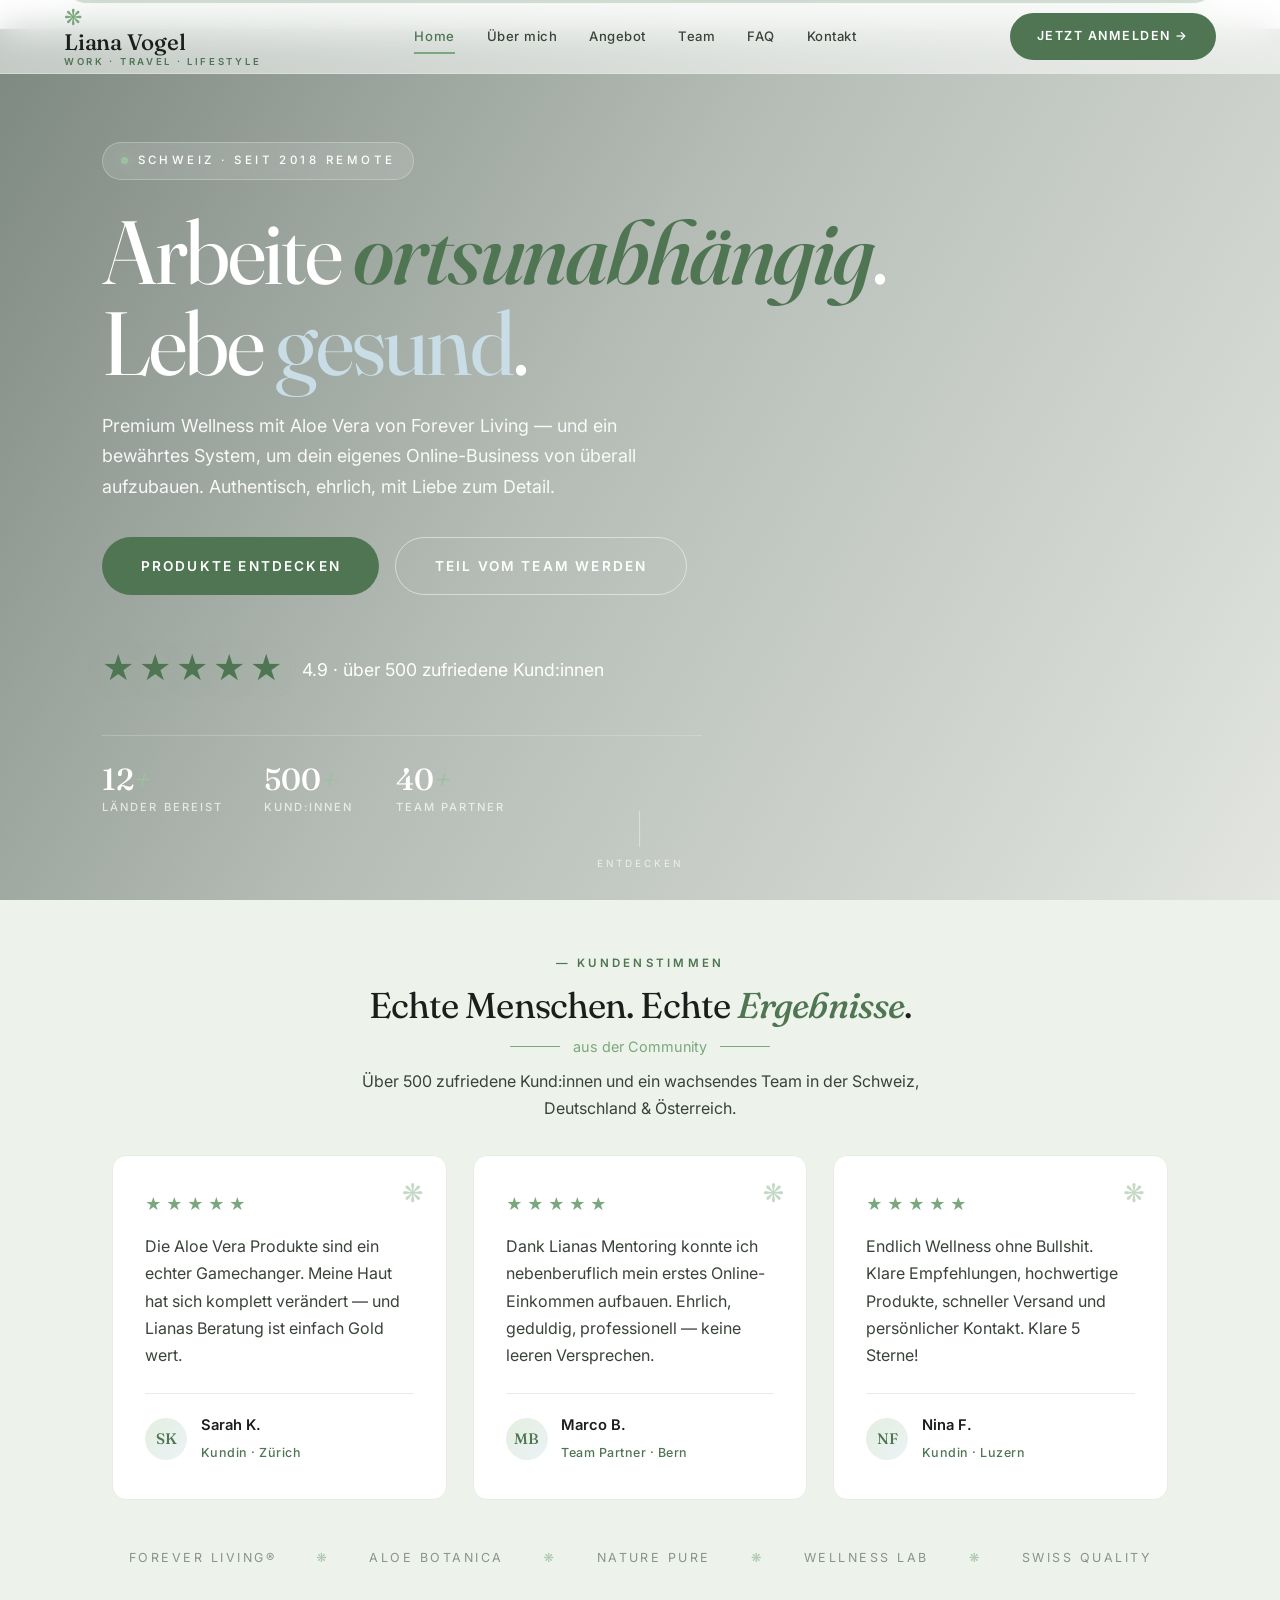
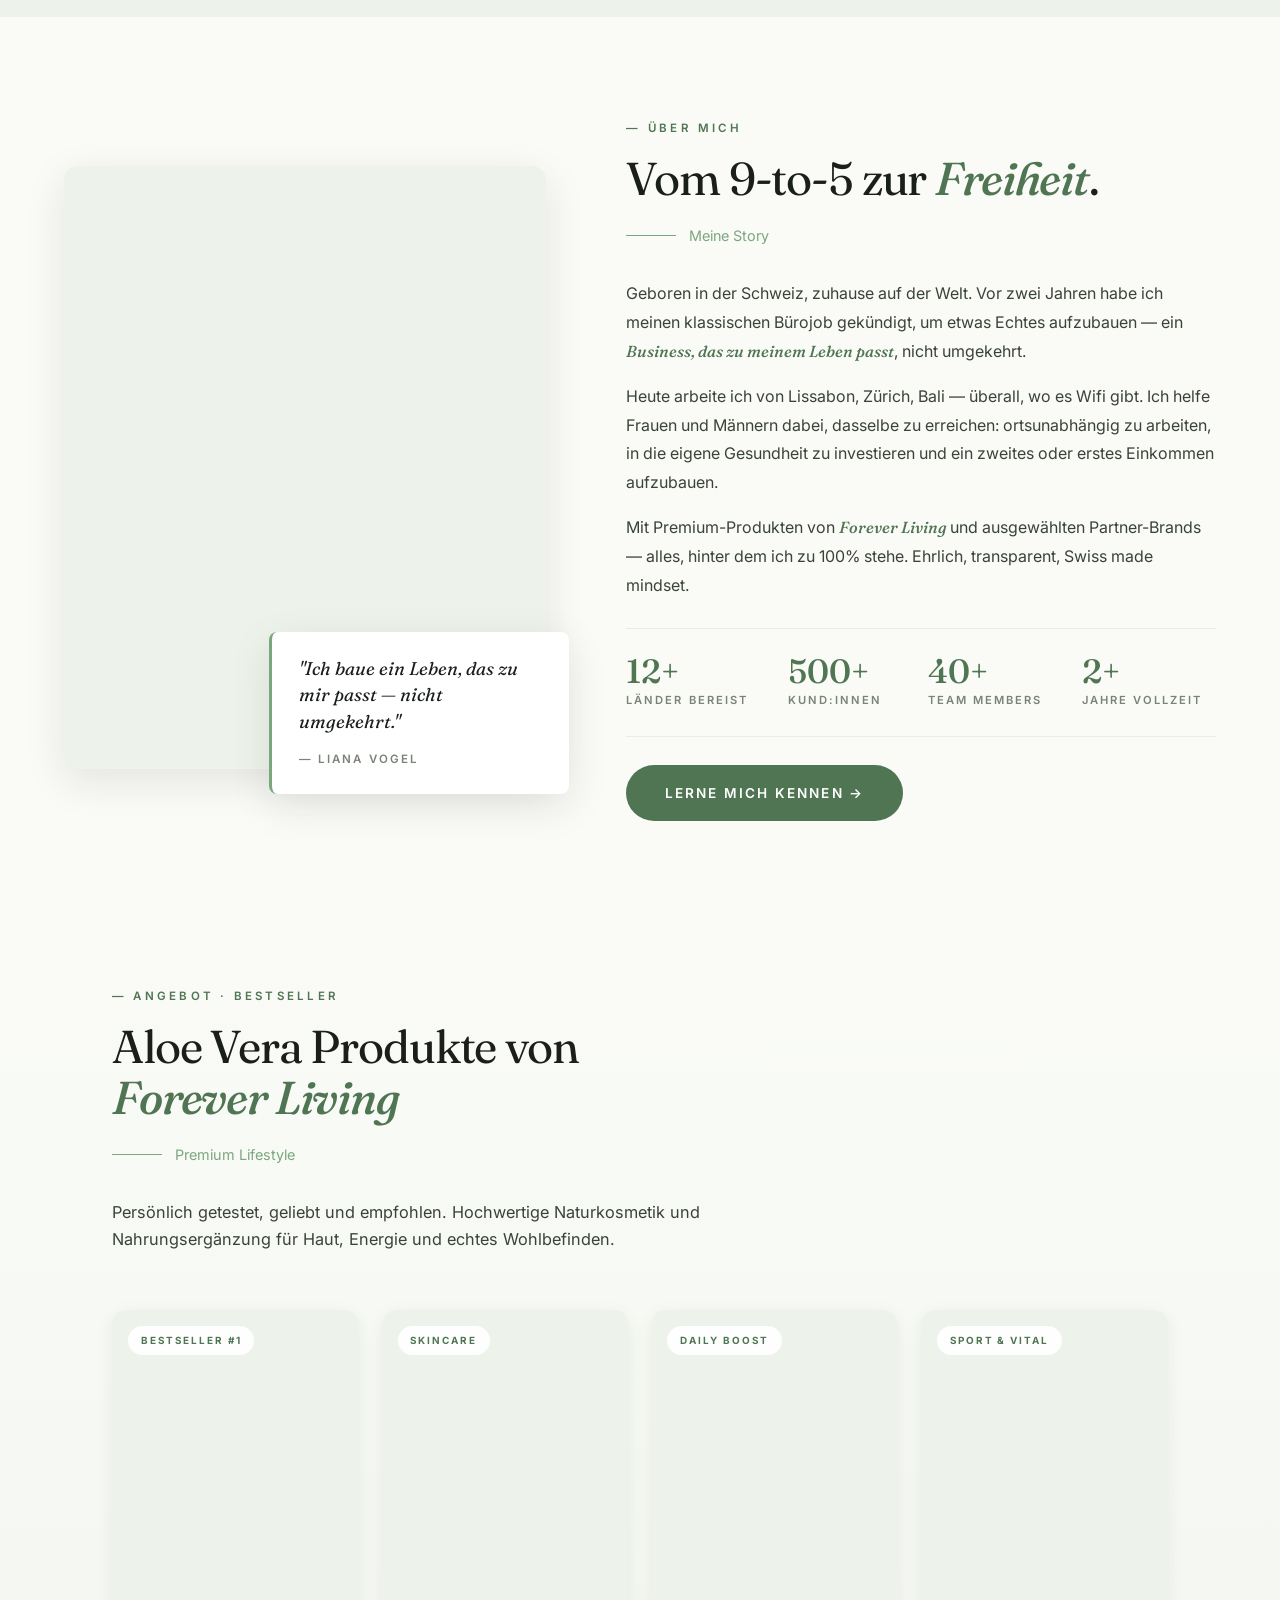
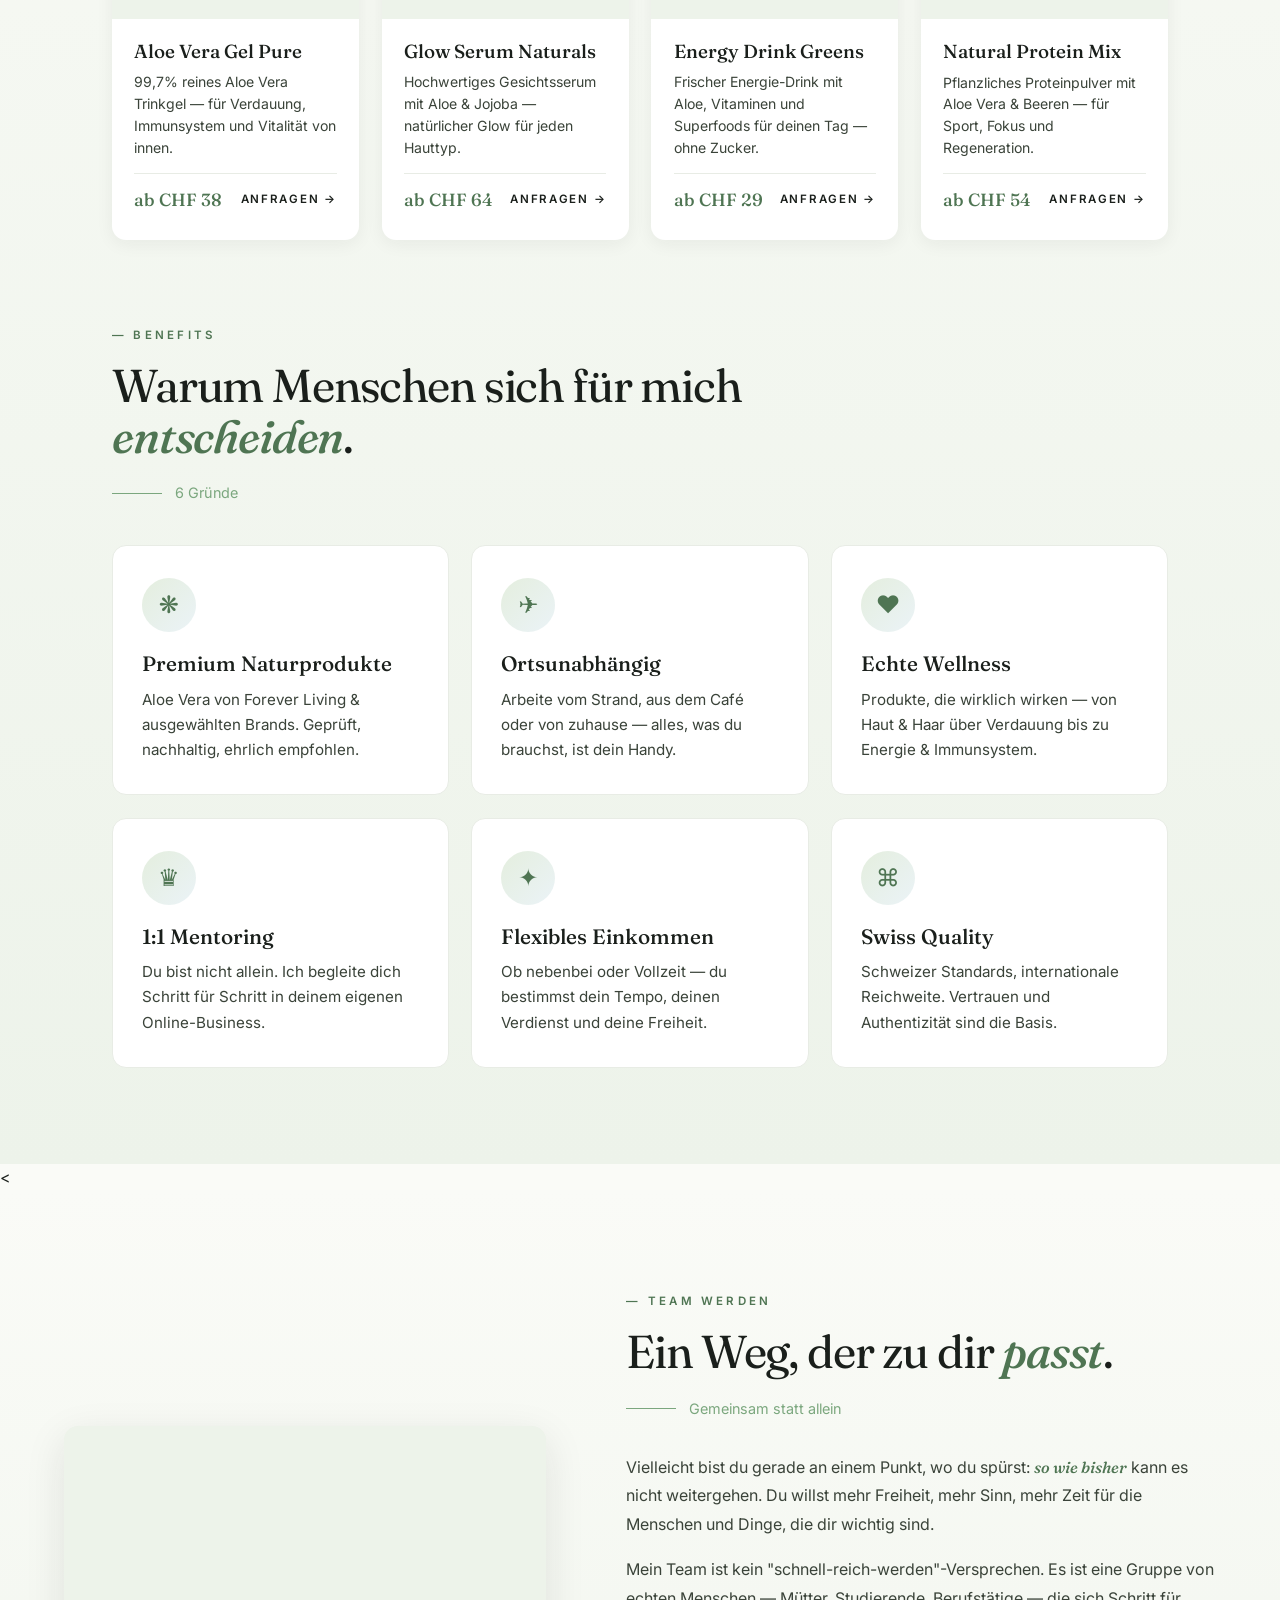
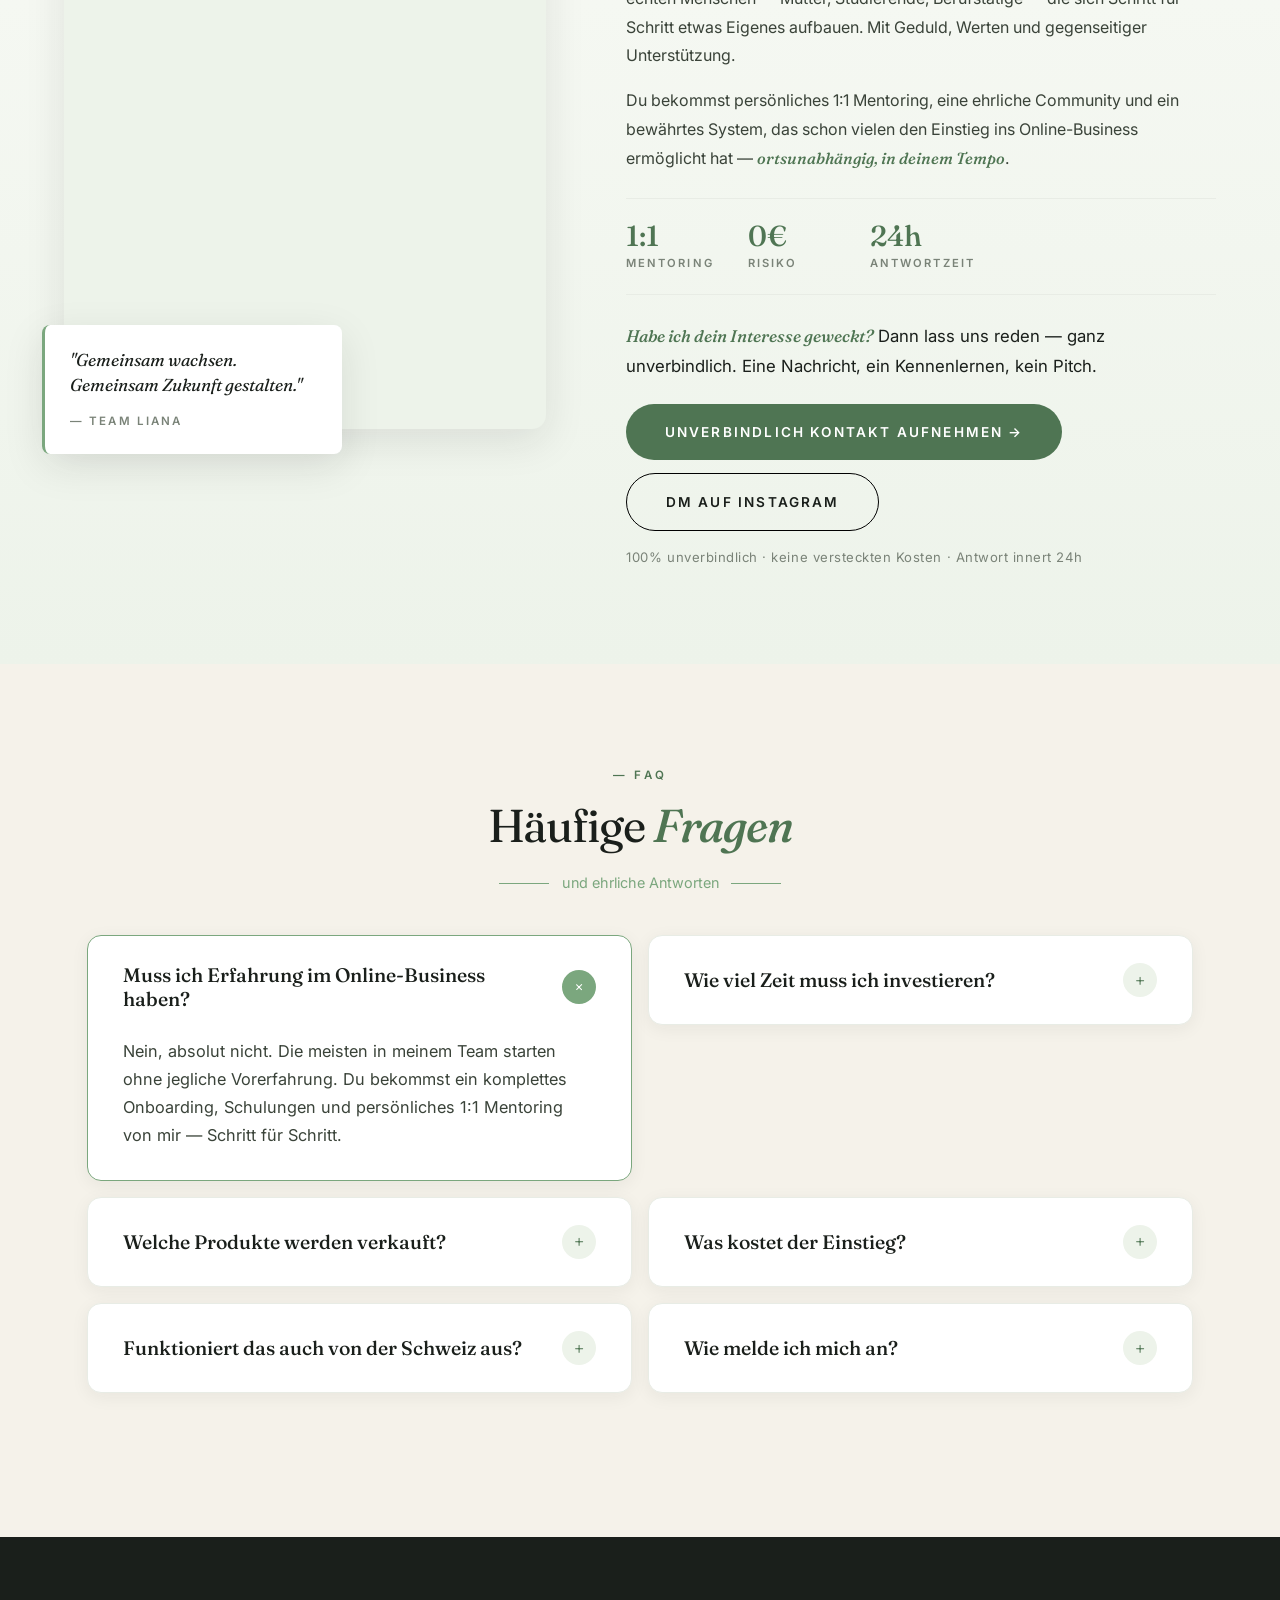
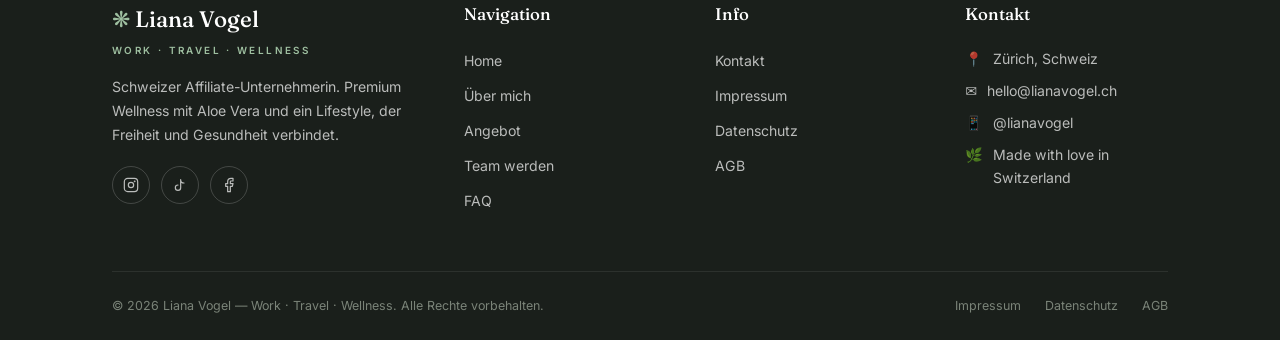
==== index.html @ ca9a7670 "Add files via upload" ====
<!DOCTYPE html>
<html lang="de">
<head>
  <meta charset="UTF-8">
  <meta name="viewport" content="width=device-width, initial-scale=1.0">
  <title>Liana Vogel — Online Business, Travel & Wellness aus der Schweiz</title>
  <meta name="description" content="Liana Vogel — Schweizer Affiliate-Unternehmerin. Premium Aloe Vera Wellness Produkte von Forever Living und die Chance, Teil eines ortsunabhängigen Teams zu werden.">
  <link rel="stylesheet" href="style.css">
</head>
<body>

<!-- ═══════ HEADER ═══════ -->
<header class="header">
  <a href="index.html" class="nav-logo">
    Liana Vogel
    <span>Work · Travel · Lifestyle</span>
  </a>
  <nav class="nav-links">
    <a href="#top" data-section="top" class="active">Home</a>
    <a href="#about" data-section="about">Über mich</a>
    <a href="#angebot" data-section="angebot">Angebot</a>
    <a href="#team" data-section="team">Team</a>
    <a href="#faq" data-section="faq">FAQ</a>
    <a href="kontakt.html">Kontakt</a>
  </nav>
  <div class="nav-right">
    <a href="kontakt.html" class="btn btn-green">Jetzt anmelden →</a>
    <button class="hamburger" aria-label="Menü"><span></span><span></span><span></span></button>
  </div>
</header>
<nav class="mobile-nav">
  <a href="#top">Home</a>
  <a href="#about">Über mich</a>
  <a href="#angebot">Angebot</a>
  <a href="#team">Team</a>
  <a href="#faq">FAQ</a>
  <a href="kontakt.html">Kontakt</a>
  <a href="kontakt.html" class="btn btn-green">Jetzt anmelden →</a>
</nav>

<!-- ═══════ HERO ═══════ -->
<section class="hero" id="top">
  <div class="hero-bg"></div>
  <div class="hero-overlay"></div>
  <div class="hero-inner">
    <div class="hero-content">
      <div class="hero-eyebrow"><span class="dot"></span> Schweiz · Seit 2018 remote</div>
      <h1>Arbeite <em>ortsunabhängig</em>.<br>Lebe <span class="light">gesund</span>.</h1>
      <p class="hero-sub">Premium Wellness mit Aloe Vera von Forever Living — und ein bewährtes System, um dein eigenes Online-Business von überall aufzubauen. Authentisch, ehrlich, mit Liebe zum Detail.</p>
      <div class="hero-ctas">
        <a href="#angebot" class="btn btn-green btn-lg">Produkte entdecken</a>
        <a href="#team" class="btn btn-outline-light btn-lg">Teil vom Team werden</a>
      </div>
      <div class="hero-rating">
        <span class="hero-stars">★★★★★</span>
        <span class="hero-rating-text"><strong>4.9</strong> · über 500 zufriedene Kund:innen</span>
      </div>
      <div class="hero-bar">
        <div><span class="hero-stat-num">12<em>+</em></span><span class="hero-stat-label">Länder bereist</span></div>
        <div><span class="hero-stat-num">500<em>+</em></span><span class="hero-stat-label">Kund:innen</span></div>
        <div><span class="hero-stat-num">40<em>+</em></span><span class="hero-stat-label">Team Partner</span></div>
      </div>
    </div>
  </div>
  <div class="scroll-hint">
    <div class="scroll-line"></div>
    <span>Entdecken</span>
  </div>
</section>

<!-- ═══════ SOCIAL PROOF ═══════ -->
<section class="reviews-section" id="stimmen">
  <div class="section wide-pad">
    <div class="section-head center">
      <span class="label">Kundenstimmen</span>
      <h2 class="section-title">Echte Menschen. Echte <em>Ergebnisse</em>.</h2>
      <div class="divider-leaf center">aus der Community</div>
      <p class="section-intro" style="margin-left:auto;margin-right:auto;">Über 500 zufriedene Kund:innen und ein wachsendes Team in der Schweiz, Deutschland & Österreich.</p>
    </div>

    <div class="reviews-grid">
      <div class="review-card">
        <span class="review-stars">★★★★★</span>
        <p class="review-text">Die Aloe Vera Produkte sind ein echter Gamechanger. Meine Haut hat sich komplett verändert — und Lianas Beratung ist einfach Gold wert.</p>
        <div class="review-author-row">
          <div class="review-avatar">SK</div>
          <div>
            <div class="review-name">Sarah K.</div>
            <span class="review-service">Kundin · Zürich</span>
          </div>
        </div>
      </div>
      <div class="review-card">
        <span class="review-stars">★★★★★</span>
        <p class="review-text">Dank Lianas Mentoring konnte ich nebenberuflich mein erstes Online-Einkommen aufbauen. Ehrlich, geduldig, professionell — keine leeren Versprechen.</p>
        <div class="review-author-row">
          <div class="review-avatar">MB</div>
          <div>
            <div class="review-name">Marco B.</div>
            <span class="review-service">Team Partner · Bern</span>
          </div>
        </div>
      </div>
      <div class="review-card">
        <span class="review-stars">★★★★★</span>
        <p class="review-text">Endlich Wellness ohne Bullshit. Klare Empfehlungen, hochwertige Produkte, schneller Versand und persönlicher Kontakt. Klare 5 Sterne!</p>
        <div class="review-author-row">
          <div class="review-avatar">NF</div>
          <div>
            <div class="review-name">Nina F.</div>
            <span class="review-service">Kundin · Luzern</span>
          </div>
        </div>
      </div>
    </div>

    <div class="brand-row">
      <span>FOREVER LIVING®</span><span class="dot">❋</span>
      <span>ALOE BOTANICA</span><span class="dot">❋</span>
      <span>NATURE PURE</span><span class="dot">❋</span>
      <span>WELLNESS LAB</span><span class="dot">❋</span>
      <span>SWISS QUALITY</span>
    </div>
  </div>
</section>

<!-- ═══════ ABOUT ═══════ -->
<section class="about-section" id="about">
  <div class="about-layout">
    <div class="about-visual">
      <div class="about-img" style="background-image:url('images/about.jpg');"></div>
      <div class="about-quote">
        <blockquote>"Ich baue ein Leben, das zu mir passt — nicht umgekehrt."</blockquote>
        <cite>— Liana Vogel</cite>
      </div>
    </div>
    <div class="about-content">
      <span class="label">Über mich</span>
      <h2 class="section-title">Vom 9-to-5 zur <em>Freiheit</em>.</h2>
      <div class="divider-leaf">Meine Story</div>
      <p>Geboren in der Schweiz, zuhause auf der Welt. Vor zwei Jahren habe ich meinen klassischen Bürojob gekündigt, um etwas Echtes aufzubauen — ein <em>Business, das zu meinem Leben passt</em>, nicht umgekehrt.</p>
      <p>Heute arbeite ich von Lissabon, Zürich, Bali — überall, wo es Wifi gibt. Ich helfe Frauen und Männern dabei, dasselbe zu erreichen: ortsunabhängig zu arbeiten, in die eigene Gesundheit zu investieren und ein zweites oder erstes Einkommen aufzubauen.</p>
      <p>Mit Premium-Produkten von <em>Forever Living</em> und ausgewählten Partner-Brands — alles, hinter dem ich zu 100% stehe. Ehrlich, transparent, Swiss made mindset.</p>
      <div class="about-stats">
        <div><span class="stat-num">12+</span><span class="stat-label">Länder bereist</span></div>
        <div><span class="stat-num">500+</span><span class="stat-label">Kund:innen</span></div>
        <div><span class="stat-num">40+</span><span class="stat-label">Team Members</span></div>
        <div><span class="stat-num">2+</span><span class="stat-label">Jahre Vollzeit</span></div>
      </div>
      <a href="kontakt.html" class="btn btn-green btn-lg">Lerne mich kennen →</a>
    </div>
  </div>
</section>

<!-- ═══════ ANGEBOT ═══════ -->
<section class="angebot-section" id="angebot">
  <div class="section wide-pad">
    <div class="section-head">
      <span class="label">Angebot · Bestseller</span>
      <h2 class="section-title">Aloe Vera Produkte von <em>Forever Living</em></h2>
      <div class="divider-leaf">Premium Lifestyle</div>
      <p class="section-intro">Persönlich getestet, geliebt und empfohlen. Hochwertige Naturkosmetik und Nahrungsergänzung für Haut, Energie und echtes Wohlbefinden.</p>
    </div>

    <div class="products-grid">
      <article class="product-card">
        <div class="product-card-img" style="background-image:url('images/prod1.jpg');">
          <span class="product-badge">Bestseller #1</span>
        </div>
        <div class="product-card-body">
          <div class="product-name">Aloe Vera Gel Pure</div>
          <p class="product-desc">99,7% reines Aloe Vera Trinkgel — für Verdauung, Immunsystem und Vitalität von innen.</p>
          <div class="product-foot">
            <span class="product-price">ab CHF 38</span>
            <a href="kontakt.html" class="product-link">Anfragen →</a>
          </div>
        </div>
      </article>
      <article class="product-card">
        <div class="product-card-img" style="background-image:url('images/prod2.jpg');">
          <span class="product-badge">Skincare</span>
        </div>
        <div class="product-card-body">
          <div class="product-name">Glow Serum Naturals</div>
          <p class="product-desc">Hochwertiges Gesichtsserum mit Aloe & Jojoba — natürlicher Glow für jeden Hauttyp.</p>
          <div class="product-foot">
            <span class="product-price">ab CHF 64</span>
            <a href="kontakt.html" class="product-link">Anfragen →</a>
          </div>
        </div>
      </article>
      <article class="product-card">
        <div class="product-card-img" style="background-image:url('images/prod3.jpg');">
          <span class="product-badge">Daily Boost</span>
        </div>
        <div class="product-card-body">
          <div class="product-name">Energy Drink Greens</div>
          <p class="product-desc">Frischer Energie-Drink mit Aloe, Vitaminen und Superfoods für deinen Tag — ohne Zucker.</p>
          <div class="product-foot">
            <span class="product-price">ab CHF 29</span>
            <a href="kontakt.html" class="product-link">Anfragen →</a>
          </div>
        </div>
      </article>
      <article class="product-card">
        <div class="product-card-img" style="background-image:url('images/prod4.jpg');">
          <span class="product-badge">Sport & Vital</span>
        </div>
        <div class="product-card-body">
          <div class="product-name">Natural Protein Mix</div>
          <p class="product-desc">Pflanzliches Proteinpulver mit Aloe Vera & Beeren — für Sport, Fokus und Regeneration.</p>
          <div class="product-foot">
            <span class="product-price">ab CHF 54</span>
            <a href="kontakt.html" class="product-link">Anfragen →</a>
          </div>
        </div>
      </article>
    </div>

    <div class="benefits-head">
      <span class="label">Benefits</span>
      <h2 class="section-title">Warum Menschen sich für mich <em>entscheiden</em>.</h2>
      <div class="divider-leaf">6 Gründe</div>
    </div>

    <div class="benefits-grid">
      <div class="benefit-card">
        <div class="benefit-icon">❋</div>
        <h3>Premium Naturprodukte</h3>
        <p>Aloe Vera von Forever Living & ausgewählten Brands. Geprüft, nachhaltig, ehrlich empfohlen.</p>
      </div>
      <div class="benefit-card">
        <div class="benefit-icon">✈</div>
        <h3>Ortsunabhängig</h3>
        <p>Arbeite vom Strand, aus dem Café oder von zuhause — alles, was du brauchst, ist dein Handy.</p>
      </div>
      <div class="benefit-card">
        <div class="benefit-icon">♥</div>
        <h3>Echte Wellness</h3>
        <p>Produkte, die wirklich wirken — von Haut & Haar über Verdauung bis zu Energie & Immunsystem.</p>
      </div>
      <div class="benefit-card">
        <div class="benefit-icon">♛</div>
        <h3>1:1 Mentoring</h3>
        <p>Du bist nicht allein. Ich begleite dich Schritt für Schritt in deinem eigenen Online-Business.</p>
      </div>
      <div class="benefit-card">
        <div class="benefit-icon">✦</div>
        <h3>Flexibles Einkommen</h3>
        <p>Ob nebenbei oder Vollzeit — du bestimmst dein Tempo, deinen Verdienst und deine Freiheit.</p>
      </div>
      <div class="benefit-card">
        <div class="benefit-icon">⌘</div>
        <h3>Swiss Quality</h3>
        <p>Schweizer Standards, internationale Reichweite. Vertrauen und Authentizität sind die Basis.</p>
      </div>
    </div>
  </div>
</section>

<<section class="team-section" id="team">
  <div class="team-layout">
    <div class="team-visual">
      <div class="team-img" style="background-image:url('images/lifestyle.jpg');"></div>
      <div class="team-quote">
        <blockquote>"Gemeinsam wachsen. Gemeinsam Zukunft gestalten."</blockquote>
        <cite>— Team Liana</cite>
      </div>
    </div>
    <div class="team-content">
      <span class="label">Team werden</span>
      <h2 class="section-title">Ein Weg, der zu dir <em>passt</em>.</h2>
      <div class="divider-leaf">Gemeinsam statt allein</div>
      <p>Vielleicht bist du gerade an einem Punkt, wo du spürst: <em>so wie bisher</em> kann es nicht weitergehen. Du willst mehr Freiheit, mehr Sinn, mehr Zeit für die Menschen und Dinge, die dir wichtig sind.</p>
      <p>Mein Team ist kein "schnell-reich-werden"-Versprechen. Es ist eine Gruppe von echten Menschen — Mütter, Studierende, Berufstätige — die sich Schritt für Schritt etwas Eigenes aufbauen. Mit Geduld, Werten und gegenseitiger Unterstützung.</p>
      <p>Du bekommst persönliches 1:1 Mentoring, eine ehrliche Community und ein bewährtes System, das schon vielen den Einstieg ins Online-Business ermöglicht hat — <em>ortsunabhängig, in deinem Tempo</em>.</p>
      <div class="team-values">
        <div class="team-value"><span class="tv-num">1:1</span><span class="tv-label">Mentoring</span></div>
        <div class="team-value"><span class="tv-num">0€</span><span class="tv-label">Risiko</span></div>
        <div class="team-value"><span class="tv-num">24h</span><span class="tv-label">Antwortzeit</span></div>
      </div>
      <p class="team-hook"><em>Habe ich dein Interesse geweckt?</em> Dann lass uns reden — ganz unverbindlich. Eine Nachricht, ein Kennenlernen, kein Pitch.</p>
      <div class="team-actions">
        <a href="kontakt.html" class="btn btn-green btn-lg">Unverbindlich Kontakt aufnehmen →</a>
        <a href="https://www.instagram.com/" target="_blank" rel="noopener" class="btn btn-outline-dark btn-lg">DM auf Instagram</a>
      </div>
      <span class="team-note">100% unverbindlich · keine versteckten Kosten · Antwort innert 24h</span>
    </div>
  </div>
</section>

<!-- ═══════ FAQ ═══════ -->
<section class="faq-section" id="faq">
  <div class="section wide-pad">
    <div class="section-head center">
      <span class="label">FAQ</span>
      <h2 class="section-title">Häufige <em>Fragen</em></h2>
      <div class="divider-leaf center">und ehrliche Antworten</div>
    </div>
    <div class="faq-list">
      <div class="faq-item open">
        <button class="faq-q">Muss ich Erfahrung im Online-Business haben? <span class="plus">+</span></button>
        <div class="faq-a"><div class="faq-a-inner">Nein, absolut nicht. Die meisten in meinem Team starten ohne jegliche Vorerfahrung. Du bekommst ein komplettes Onboarding, Schulungen und persönliches 1:1 Mentoring von mir — Schritt für Schritt.</div></div>
      </div>
      <div class="faq-item">
        <button class="faq-q">Wie viel Zeit muss ich investieren? <span class="plus">+</span></button>
        <div class="faq-a"><div class="faq-a-inner">Das bestimmst du. Manche starten mit 1–2 Stunden am Tag nebenberuflich, andere gehen direkt Vollzeit. Wichtig ist Konsistenz, nicht Quantität.</div></div>
      </div>
      <div class="faq-item">
        <button class="faq-q">Welche Produkte werden verkauft? <span class="plus">+</span></button>
        <div class="faq-a"><div class="faq-a-inner">Hauptsächlich Aloe Vera Produkte und Naturkosmetik von Forever Living sowie ausgewählten Partner-Brands. Alle Produkte sind geprüft, nachhaltig und besonders in der Schweiz und DACH-Region sehr beliebt.</div></div>
      </div>
      <div class="faq-item">
        <button class="faq-q">Was kostet der Einstieg? <span class="plus">+</span></button>
        <div class="faq-a"><div class="faq-a-inner">Der Einstieg ist sehr niedrigschwellig — kein Risiko, keine versteckten Kosten. Wir besprechen alles transparent in einem ersten Gespräch, ganz ohne Druck.</div></div>
      </div>
      <div class="faq-item">
        <button class="faq-q">Funktioniert das auch von der Schweiz aus? <span class="plus">+</span></button>
        <div class="faq-a"><div class="faq-a-inner">Ja — und auch von überall sonst. Mein gesamtes Business läuft online. Ich arbeite aktuell zwischen Zürich, Lissabon und Bali — und mein Team verteilt sich über drei Länder.</div></div>
      </div>
      <div class="faq-item">
        <button class="faq-q">Wie melde ich mich an? <span class="plus">+</span></button>
        <div class="faq-a"><div class="faq-a-inner">Ganz einfach: Klicke auf "Jetzt bewerben" oder schreibe mir auf Instagram. Wir vereinbaren ein kostenloses 20-Minuten-Gespräch und schauen, ob es für dich passt.</div></div>
      </div>
    </div>
  </div>
</section>

<!-- ═══════ FOOTER ═══════ -->
<footer class="footer">
  <div class="footer-grid">
    <div class="footer-brand">
      <span class="footer-brand-name">Liana Vogel</span>
      <span class="footer-brand-sub">Work · Travel · Wellness</span>
      <p>Schweizer Affiliate-Unternehmerin. Premium Wellness mit Aloe Vera und ein Lifestyle, der Freiheit und Gesundheit verbindet.</p>
      <div class="social-row">
        <a href="https://www.instagram.com/" target="_blank" rel="noopener" aria-label="Instagram" class="social-icon-btn"><svg viewBox="0 0 24 24" stroke="currentColor" fill="none" stroke-width="1.8" stroke-linecap="round" stroke-linejoin="round" width="16" height="16"><rect x="2" y="2" width="20" height="20" rx="5"/><circle cx="12" cy="12" r="4"/><circle cx="17.5" cy="6.5" r="0.5" fill="currentColor"/></svg></a>
        <a href="https://www.tiktok.com/" target="_blank" rel="noopener" aria-label="TikTok" class="social-icon-btn"><svg viewBox="0 0 24 24" stroke="currentColor" fill="none" stroke-width="1.8" stroke-linecap="round" stroke-linejoin="round" width="16" height="16"><path d="M9 12a4 4 0 1 0 4 4V4a5 5 0 0 0 5 5"/></svg></a>
        <a href="https://www.facebook.com/" target="_blank" rel="noopener" aria-label="Facebook" class="social-icon-btn"><svg viewBox="0 0 24 24" stroke="currentColor" fill="none" stroke-width="1.8" stroke-linecap="round" stroke-linejoin="round" width="16" height="16"><path d="M18 2h-3a5 5 0 0 0-5 5v3H7v4h3v8h4v-8h3l1-4h-4V7a1 1 0 0 1 1-1h3z"/></svg></a>
      </div>
    </div>
    <div class="footer-col"><h4>Navigation</h4><ul>
      <li><a href="index.html">Home</a></li>
      <li><a href="index.html#about">Über mich</a></li>
      <li><a href="index.html#angebot">Angebot</a></li>
      <li><a href="index.html#team">Team werden</a></li>
      <li><a href="index.html#faq">FAQ</a></li>
    </ul></div>
    <div class="footer-col"><h4>Info</h4><ul>
      <li><a href="kontakt.html">Kontakt</a></li>
      <li><a href="#">Impressum</a></li>
      <li><a href="#">Datenschutz</a></li>
      <li><a href="#">AGB</a></li>
    </ul></div>
    <div class="footer-col"><h4>Kontakt</h4>
      <div class="footer-contact-line"><span>📍</span><span>Zürich, Schweiz</span></div>
      <div class="footer-contact-line"><span>✉</span><span>hello@lianavogel.ch</span></div>
      <div class="footer-contact-line"><span>📱</span><span>@lianavogel</span></div>
      <div class="footer-contact-line"><span>🌿</span><span>Made with love in Switzerland</span></div>
    </div>
  </div>
  <div class="footer-bottom">
    <p>© 2026 Liana Vogel — Work · Travel · Wellness. Alle Rechte vorbehalten.</p>
    <div class="footer-bottom-links"><a href="#">Impressum</a><a href="#">Datenschutz</a><a href="#">AGB</a></div>
  </div>
</footer>

<script src="script.js"></script>
</body>
</html>
---- style.css ----
@import url('https://fonts.googleapis.com/css2?family=Fraunces:ital,opsz,wght@0,9..144,300;0,9..144,400;0,9..144,500;0,9..144,600;0,9..144,700;1,9..144,400;1,9..144,500;1,9..144,600&family=Inter:wght@300;400;500;600;700&display=swap');

:root {
  --white:#FFFFFF;
  --off:#FAFBF7;
  --cream:#F5F2EA;
  --sand:#E8E0D2;
  --ink:#1A1F1B;
  --ink-2:#3A4339;
  --mute:#7A8378;
  --line:#E8ECE5;
  --sage:#9EBFA0;
  --sage-mid:#7BA77E;
  --sage-dark:#4F7553;
  --sage-pale:#EDF3EA;
  --sage-pale-2:#E4EEDE;
  --sky:#C9DDE6;
  --sky-mid:#9DC2D2;
  --sky-dark:#5A8FA6;
  --sky-pale:#EBF3F7;
  --serif:'Fraunces','Cormorant Garamond',Georgia,serif;
  --sans:'Inter',system-ui,sans-serif;
  --script:'Fraunces',Georgia,serif;
  --header-h:74px;
  --radius:8px;
  --radius-lg:14px;
  --transition:0.28s ease;
  --shadow:0 12px 40px rgba(26,31,27,0.10);
  --shadow-sm:0 4px 18px rgba(26,31,27,0.06);
}

*{box-sizing:border-box;margin:0;padding:0}
html{scroll-behavior:smooth}
html,body{overflow-x:hidden;max-width:100%}
body{font-family:var(--sans);color:var(--ink);background:var(--off);line-height:1.65;font-weight:400;-webkit-font-smoothing:antialiased}
img{max-width:100%;display:block}
a{color:inherit;text-decoration:none;transition:var(--transition)}
*,*::before,*::after{max-width:100%}

/* ---------- HEADER ---------- */
.header{
  position:fixed;top:0;left:0;right:0;height:var(--header-h);
  display:flex;align-items:center;justify-content:space-between;
  padding:0 5%;background:rgba(255,255,255,0.55);
  backdrop-filter:blur(18px) saturate(140%);
  -webkit-backdrop-filter:blur(18px) saturate(140%);
  border-bottom:1px solid rgba(232,236,229,0.5);
  z-index:100;transition:background 0.3s ease,box-shadow 0.3s ease;
}
.header.scrolled{
  background:rgba(255,255,255,0.88);
  box-shadow:0 4px 24px rgba(26,31,27,0.05);
}
.nav-logo{font-family:var(--serif);font-size:1.4rem;color:var(--ink);display:flex;flex-direction:column;line-height:1.1;font-weight:500;letter-spacing:-0.01em}
.nav-logo span{font-family:var(--sans);font-size:0.6rem;letter-spacing:0.28em;text-transform:uppercase;color:var(--sage-dark);margin-top:3px;font-weight:600}
.nav-logo::before{content:'❋ ';color:var(--sage-mid)}
.nav-links{display:flex;gap:2rem}
.nav-links a{font-size:0.82rem;letter-spacing:0.04em;color:var(--ink-2);font-weight:500;position:relative;padding:0.4rem 0}
.nav-links a::after{
  content:'';position:absolute;left:0;right:0;bottom:0;height:1.5px;
  background:var(--sage-mid);transform:scaleX(0);transform-origin:center;
  transition:transform 0.32s ease;
}
.nav-links a:hover{color:var(--sage-dark)}
.nav-links a:hover::after,.nav-links a.active::after{transform:scaleX(1)}
.nav-links a.active{color:var(--sage-dark)}
.nav-right{display:flex;align-items:center;gap:1rem}

.btn{display:inline-flex;align-items:center;gap:0.5rem;padding:0.8rem 1.7rem;font-size:0.78rem;letter-spacing:0.12em;text-transform:uppercase;border-radius:999px;font-weight:600;cursor:pointer;border:none;transition:var(--transition);font-family:var(--sans)}
.btn-green{background:var(--sage-dark);color:var(--white)}
.btn-green:hover{background:var(--ink);transform:translateY(-1px);box-shadow:var(--shadow-sm)}
.btn-outline-light{background:transparent;color:var(--white);border:1.5px solid rgba(255,255,255,0.5)}
.btn-outline-light:hover{background:rgba(255,255,255,0.12);border-color:#fff}
.btn-outline-dark{background: transparent;color:var(--ink);border:1.5px solid black}
.btn-outline-dark:hover{border-color:var(--sage-mid);color:var(--sage-dark)}
.btn-lg{padding:1.05rem 2.4rem;font-size:0.85rem;letter-spacing:0.16em}

.hamburger{display:none;background:none;border:none;flex-direction:column;gap:5px;cursor:pointer;padding:6px}
.hamburger span{width:22px;height:1.5px;background:var(--ink);transition:var(--transition)}
.mobile-nav{position:fixed;top:var(--header-h);left:0;right:0;background:var(--white);border-bottom:1px solid var(--line);transform:translateY(-110%);transition:transform 0.35s ease;z-index:99;padding:1.5rem 5%;flex-direction:column;gap:0.6rem;display:flex}
.mobile-nav.open{transform:translateY(0)}
.mobile-nav a{font-size:1rem;color:var(--ink);padding:0.6rem 0;border-bottom:1px solid var(--line);font-family:var(--serif);font-weight:500}
.mobile-nav .btn{margin-top:0.8rem;justify-content:center}

/* ---------- HERO ---------- */
.hero{
  min-height:100vh;display:flex;align-items:center;
  padding:calc(var(--header-h) + 4rem) 8% 5rem;
  position:relative;overflow:hidden;color:#fff;
}
.hero-bg{position:absolute;inset:0;background-image:url('images/hero-bg.jpg');background-size:cover;background-position:center;transform:scale(1.06);animation:kenBurns 22s ease-in-out infinite alternate}
@keyframes kenBurns{from{transform:scale(1.05) translate(0,0)}to{transform:scale(1.12) translate(-1%,-1%)}}
.hero-overlay{position:absolute;inset:0;background:linear-gradient(120deg,rgba(20,40,30,0.55) 0%,rgba(20,40,30,0.30) 45%,rgba(20,40,30,0.10) 100%)}
.hero-inner{position:relative;z-index:2;max-width:1400px;margin:0 auto;width:100%}
.hero-content{max-width:800px}
.hero-eyebrow{
  display:inline-flex;align-items:center;gap:0.6rem;
  font-size:0.72rem;letter-spacing:0.3em;text-transform:uppercase;
  color:#fff;padding:0.55rem 1.1rem;
  background:rgba(255,255,255,0.12);backdrop-filter:blur(8px);
  border:1px solid rgba(255,255,255,0.25);
  border-radius:999px;margin-bottom:1.6rem;font-weight:500;
}
.hero-eyebrow .dot{width:7px;height:7px;border-radius:50%;background:var(--sage);box-shadow:0 0 12px var(--sage)}
.hero h1{
  font-family:var(--serif);font-size:clamp(2.6rem,7vw,5.6rem);
  line-height:1.02;margin-bottom:1.4rem;font-weight:400;letter-spacing:-0.025em;
  color:#fff;
}
.hero h1 em{font-family:var(--serif);font-style:italic;color:var(--sage-dark);font-weight:500;font-size:1em;display:inline-block}
.hero h1 .light{color:var(--sky)}
.hero-sub{font-size:clamp(1rem,1.4vw,1.18rem);color:rgba(255,255,255,0.92);max-width:560px;margin-bottom:2.2rem;line-height:1.7;font-weight:400}
.hero-ctas{display:flex;gap:1rem;flex-wrap:wrap;margin-bottom:3rem}
.hero-rating{display:flex;align-items:center;gap:0.9rem;margin-bottom:2.4rem;color:rgba(255,255,255,0.95);font-size:0.95rem}
.hero-stars{color:var(--sage-dark);letter-spacing:5px;font-size:2rem;text-shadow:0 0 18px rgba(158,191,160,0.5)}
.hero-rating-text {color:#fff;font-weight:400; font-size:1.1rem}
.hero-rating-text strong{color:#fff;font-weight:400; font-size:1.1rem}
.hero-bar{
  display:flex;gap:2.6rem;padding-top:1.8rem;
  border-top:1px solid rgba(255,255,255,0.2);max-width:600px;flex-wrap:wrap;
}
.hero-bar > div{display:flex;flex-direction:column;gap:0.2rem;min-width:90px}
.hero-stat-num{font-family:var(--serif);font-size:1.9rem;color:#fff;line-height:1;font-weight:500}
.hero-stat-num em{font-family:var(--serif);font-style:italic;color:var(--sage);font-size:1em;font-weight:500}
.hero-stat-label{font-size:0.7rem;letter-spacing:0.18em;text-transform:uppercase;color:rgba(255,255,255,0.7);font-weight:500}

.scroll-hint{position:absolute;bottom:1.8rem;left:50%;transform:translateX(-50%);z-index:2;display:flex;flex-direction:column;align-items:center;gap:0.5rem;color:rgba(255,255,255,0.7)}
.scroll-line{width:1px;height:36px;background:rgba(255,255,255,0.45);animation:scroll-down 2.2s ease-in-out infinite}
.scroll-hint span{font-size:0.62rem;letter-spacing:0.3em;text-transform:uppercase}
@keyframes scroll-down{0%{transform:scaleY(0);transform-origin:top}50%{transform:scaleY(1);transform-origin:top}50.01%{transform-origin:bottom}100%{transform:scaleY(0);transform-origin:bottom}}

/* ---------- SECTIONS ---------- */
.section{padding:6rem 5%;max-width:1400px;margin:0 auto}
.section.wide-pad{padding-left:7rem;padding-right:7rem;max-width:none}
.section-head{margin-bottom:3.5rem;max-width:680px}
.section-head.center{margin-left:auto;margin-right:auto;text-align:center}

.label{display:inline-block;font-size:0.72rem;letter-spacing:0.28em;text-transform:uppercase;color:var(--sage-dark);margin-bottom:1rem;font-weight:600}
.label::before{content:'— '}
.section-title{font-family:var(--serif);font-size:clamp(2rem,3.6vw,3.2rem);line-height:1.1;color:var(--ink);margin-bottom:1rem;font-weight:400;letter-spacing:-0.025em}
.section-title em{font-family:var(--serif);font-style:italic;color:var(--sage-dark);font-weight:500;font-size:1em;display:inline-block}
.section-title .sky{color:var(--sky-dark)}
.section-intro{max-width:600px;color:var(--ink-2);font-size:1.02rem;margin-bottom:0;line-height:1.7}
.divider-leaf{display:flex;align-items:center;gap:0.8rem;margin:1.2rem 0 2rem;color:var(--sage-mid);font-size:0.9rem}
.divider-leaf::before{content:'';width:50px;height:1px;background:var(--sage-mid)}
.divider-leaf.center{justify-content:center}
.divider-leaf.center::after{content:'';width:50px;height:1px;background:var(--sage-mid)}

/* ---------- SOCIAL PROOF / REVIEWS ---------- */
.reviews-section{background:var(--sage-pale)}
.reviews-grid{display:grid;grid-template-columns:repeat(3,1fr);gap:1.6rem;margin-top:1.5rem}
.review-card{
  background:var(--white);border:1px solid var(--line);border-radius:var(--radius-lg);
  padding:2.2rem 2rem;position:relative;transition:var(--transition);
}
.review-card:hover{box-shadow:var(--shadow);transform:translateY(-3px)}
.review-card::before{
  content:'❋';position:absolute;top:1rem;right:1.4rem;
  font-size:1.6rem;color:var(--sage);opacity:0.6;
}
.review-stars{color:var(--sage-mid);letter-spacing:4px;font-size:1rem;margin-bottom:1rem;display:block}
.review-text{font-size:1rem;line-height:1.7;color:var(--ink-2);margin-bottom:1.5rem}
.review-author-row{display:flex;align-items:center;gap:0.85rem;margin-top:1.4rem;padding-top:1.2rem;border-top:1px solid var(--line)}
.review-avatar{width:42px;height:42px;border-radius:50%;background:linear-gradient(135deg,var(--sage-pale-2),var(--sky-pale));color:var(--sage-dark);display:flex;align-items:center;justify-content:center;font-family:var(--serif);font-size:0.95rem;flex-shrink:0;font-weight:500}
.review-name{font-size:0.92rem;font-weight:600;color:var(--ink)}
.review-service{font-size:0.78rem;color:var(--sage-dark);font-weight:500;letter-spacing:0.04em}

.brand-row{margin-top:3rem;display:flex;flex-wrap:wrap;justify-content:center;align-items:center;gap:1.6rem 2.5rem;color:var(--mute);font-size:0.78rem;letter-spacing:0.2em;text-transform:uppercase;opacity:0.85}
.brand-row span.dot{color:var(--sage)}

/* ---------- ABOUT ---------- */
.about-section{padding:6rem 5%}
.about-layout{display:grid;grid-template-columns:0.9fr 1.1fr;gap:5rem;align-items:center;max-width:1400px;margin:0 auto}
.about-visual{position:relative}
.about-img{width:100%;aspect-ratio:4/5;border-radius:var(--radius-lg);background-size:cover;background-position:center;box-shadow:var(--shadow);background-color:var(--sage-pale)}
.about-quote{
  position:absolute;bottom:-1.6rem;right:-1.4rem;
  background:var(--white);padding:1.5rem 1.7rem;max-width:300px;
  border-radius:var(--radius);box-shadow:var(--shadow);
  border-left:3px solid var(--sage-mid);
}
.about-quote blockquote{font-family:var(--serif);font-style:italic;color:var(--ink);font-size:1.15rem;line-height:1.45;margin-bottom:0.5rem;font-weight:400}
.about-quote cite{font-size:0.72rem;letter-spacing:0.18em;text-transform:uppercase;color:var(--mute);font-style:normal;font-weight:600}
.about-content p{color:var(--ink-2);margin-bottom:1rem;line-height:1.8;font-size:1rem}
.about-content p em{color:var(--sage-dark);font-family:var(--serif);font-style:italic;font-size:1em;font-weight:500}
.about-stats{display:flex;gap:2.5rem;margin:1.8rem 0 1.8rem;padding:1.6rem 0;border-top:1px solid var(--line);border-bottom:1px solid var(--line);flex-wrap:wrap}
.about-stats > div{display:flex;flex-direction:column;gap:0.2rem;min-width:100px}
.stat-num{font-family:var(--serif);font-size:2.1rem;color:var(--sage-dark);line-height:1;font-weight:500}
.stat-label{font-size:0.7rem;letter-spacing:0.18em;text-transform:uppercase;color:var(--mute);font-weight:600}

/* ---------- ANGEBOT / PRODUCTS ---------- */
.angebot-section{background:linear-gradient(180deg,var(--off) 0%,var(--sage-pale) 100%)}
.products-grid{display:grid;grid-template-columns:repeat(4,1fr);gap:1.4rem;margin-bottom:5rem}
.product-card{
  background:var(--white);border-radius:var(--radius-lg);overflow:hidden;
  box-shadow:var(--shadow-sm);transition:var(--transition);
  display:flex;flex-direction:column;
}
.product-card:hover{transform:translateY(-6px);box-shadow:var(--shadow)}
.product-card-img{position:relative;aspect-ratio:4/5;background-size:cover;background-position:center;background-color:var(--sage-pale)}
.product-badge{
  position:absolute;top:1rem;left:1rem;
  background:rgba(255,255,255,0.95);color:var(--sage-dark);
  font-size:0.62rem;letter-spacing:0.2em;text-transform:uppercase;font-weight:700;
  padding:0.4rem 0.8rem;border-radius:999px;
}
.product-card-body{padding:1.3rem 1.4rem 1.6rem;display:flex;flex-direction:column;gap:0.5rem;flex:1}
.product-name{font-family:var(--serif);font-size:1.18rem;color:var(--ink);line-height:1.25;font-weight:500}
.product-desc{font-size:0.88rem;color:var(--ink-2);line-height:1.55;flex:1}
.product-foot{display:flex;align-items:center;justify-content:space-between;padding-top:0.7rem;border-top:1px solid var(--line);margin-top:0.4rem}
.product-price{font-family:var(--serif);font-size:1.1rem;color:var(--sage-dark);font-weight:500}
.product-link{font-size:0.72rem;letter-spacing:0.15em;text-transform:uppercase;color:var(--ink);font-weight:600}
.product-link:hover{color:var(--sage-dark)}

/* benefits */
.benefits-head{margin:1rem 0 2.5rem;max-width:680px}
.benefits-grid{display:grid;grid-template-columns:repeat(3,1fr);gap:1.4rem}
.benefit-card{
  background:var(--white);border:1px solid var(--line);border-radius:var(--radius-lg);
  padding:2rem 1.8rem;transition:var(--transition);
  display:flex;flex-direction:column;gap:0.6rem;position:relative;overflow:hidden;
}
.benefit-card::before{content:'';position:absolute;top:0;left:0;right:0;height:2px;background:var(--sage-mid);transform:scaleX(0);transform-origin:left;transition:transform 0.4s ease}
.benefit-card:hover{transform:translateY(-4px);box-shadow:var(--shadow);border-color:var(--sage-pale-2)}
.benefit-card:hover::before{transform:scaleX(1)}
.benefit-icon{
  width:54px;height:54px;border-radius:50%;
  background:linear-gradient(135deg,var(--sage-pale-2),var(--sky-pale));
  color:var(--sage-dark);display:flex;align-items:center;justify-content:center;
  font-size:1.5rem;margin-bottom:0.6rem;
}
.benefit-card h3{font-family:var(--serif);font-size:1.3rem;color:var(--ink);font-weight:500;line-height:1.25}
.benefit-card p{font-size:0.95rem;color:var(--ink-2);line-height:1.65}

/* ---------- CTA BIG ---------- */
.cta-section{padding:6rem 5%;background:var(--off)}
.cta-wrap{
  max-width:1100px;margin:0 auto;position:relative;overflow:hidden;
  border-radius:24px;padding:5rem 4rem;text-align:center;
  background:linear-gradient(135deg,var(--sage-pale) 0%,var(--sky-pale) 100%);
  color:var(--ink);border:1px solid var(--sage-pale-2);
}
.cta-wrap::before{content:'';position:absolute;top:-120px;right:-100px;width:320px;height:320px;border-radius:50%;background:radial-gradient(circle,rgba(123,167,126,0.18) 0%,transparent 70%)}
.cta-wrap::after{content:'';position:absolute;bottom:-140px;left:-100px;width:340px;height:340px;border-radius:50%;background:radial-gradient(circle,rgba(157,194,210,0.22) 0%,transparent 70%)}
.cta-inner{position:relative;z-index:1}
.cta-eyebrow{display:inline-flex;align-items:center;gap:0.5rem;font-size:0.72rem;letter-spacing:0.3em;text-transform:uppercase;color:var(--sage-dark);padding:0.5rem 1rem;background:rgba(255,255,255,0.7);border:1px solid var(--sage-pale-2);border-radius:999px;margin-bottom:1.4rem;font-weight:600}
.cta-wrap h2{font-family:var(--serif);font-size:clamp(2rem,4.2vw,3.4rem);line-height:1.1;font-weight:400;margin-bottom:1.4rem;letter-spacing:-0.025em;color:var(--ink);max-width:780px;margin-left:auto;margin-right:auto}
.cta-wrap p{color:var(--ink-2);font-size:1.08rem;max-width:600px;margin:0 auto 2.2rem;line-height:1.7}
.cta-note{display:block;margin-top:1.2rem;font-size:0.85rem;color:var(--mute);letter-spacing:0.04em}
.cta-actions{display:flex;gap:1rem;justify-content:center;flex-wrap:wrap}
.btn-cream{background:var(--sage-dark);color:#fff}
.btn-cream:hover{background:var(--ink);color:#fff;transform:translateY(-1px);box-shadow:var(--shadow-sm)}
.cta-wrap .btn-outline-light{color:var(--ink);border:1.5px solid var(--sage-mid);background:rgba(255,255,255,0.5)}
.cta-wrap .btn-outline-light:hover{background:#fff;border-color:var(--sage-dark);color:var(--sage-dark)}

/* ---------- FAQ ---------- */
.faq-section{background:var(--cream)}
.faq-list{max-width:820px;margin:0 auto;display:flex;flex-direction:column;gap:0.8rem}
.faq-item{background:var(--white);border:1px solid var(--line);border-radius:var(--radius-lg);overflow:hidden;transition:var(--transition)}
.faq-item.open{border-color:var(--sage-mid)}
.faq-q{
  width:100%;display:flex;align-items:center;justify-content:space-between;gap:1rem;
  padding:1.4rem 1.8rem;text-align:left;background:none;border:none;cursor:pointer;
  font-family:var(--serif);font-size:1.12rem;color:var(--ink);font-weight:500;
}
.faq-q .plus{flex-shrink:0;width:28px;height:28px;border-radius:50%;background:var(--sage-pale);color:var(--sage-dark);display:flex;align-items:center;justify-content:center;font-size:1rem;font-weight:600;transition:transform 0.3s ease}
.faq-item.open .plus{transform:rotate(45deg);background:var(--sage-mid);color:#fff}
.faq-a{max-height:0;overflow:hidden;transition:max-height 0.35s ease}
.faq-item.open .faq-a{max-height:400px}
.faq-a-inner{padding:0 1.8rem 1.6rem;color:var(--ink-2);line-height:1.7;font-size:0.97rem}

/* ---------- KONTAKT PAGE ---------- */
.page-hero{
  background:linear-gradient(135deg,var(--ink) 0%,#23332a 60%,#1c2620 100%);
  padding:calc(var(--header-h) + 4rem) 7rem 4rem;position:relative;overflow:hidden;color:#fff;
}
.page-hero::before{content:'';position:absolute;inset:0;background:radial-gradient(circle at 75% 30%,rgba(158,191,160,0.20),transparent 55%)}
.page-hero-content{position:relative;z-index:1;max-width:none}
.page-hero .section-title{color:#fff}
.page-hero .section-title em{color:var(--sage)}
.page-hero .label{color:var(--sage)}
.page-hero .divider-leaf{color:var(--sage)}
.page-hero .divider-leaf::before{background:var(--sage)}

.contact-layout{display:grid;grid-template-columns:1fr 1fr;gap:4rem}
.form-row{display:grid;grid-template-columns:1fr 1fr;gap:1rem}
.form-group{margin-bottom:1.2rem}
.form-label{display:block;font-size:0.7rem;letter-spacing:0.18em;text-transform:uppercase;color:var(--mute);margin-bottom:0.5rem;font-weight:600}
.form-input,.form-textarea,.form-select{
  width:100%;padding:0.9rem 1.1rem;background:var(--white);
  border:1px solid var(--line);border-radius:var(--radius);
  font-family:var(--sans);font-size:0.95rem;color:var(--ink);transition:var(--transition);
}
.form-input:focus,.form-textarea:focus,.form-select:focus{outline:none;border-color:var(--sage-mid);box-shadow:0 0 0 3px var(--sage-pale)}
.form-textarea{resize:vertical;min-height:140px}

.contact-card{
  border:1px solid var(--line);border-radius:var(--radius-lg);
  padding:1.4rem 1.5rem;background:var(--white);margin-bottom:1rem;transition:var(--transition);
}
.contact-card:hover{border-color:var(--sage);box-shadow:var(--shadow-sm);transform:translateY(-2px)}
.contact-info-item{display:flex;gap:1.1rem;align-items:flex-start}
.contact-icon-box{flex-shrink:0;width:44px;height:44px;border-radius:50%;background:var(--sage-pale);color:var(--sage-dark);display:flex;align-items:center;justify-content:center}
.contact-info-item h5{font-family:var(--serif);font-size:1.1rem;color:var(--ink);margin-bottom:0.25rem;font-weight:500}
.contact-info-item p{color:var(--ink-2);font-size:0.92rem;line-height:1.55}

.hours-row{display:flex;justify-content:space-between;align-items:center;padding:0.65rem 0;border-bottom:1px solid var(--line);font-size:0.92rem}
.hours-row:last-child{border-bottom:none}
.hours-row .day{color:var(--ink-2);font-weight:500}
.hours-row .time{color:var(--sage-dark);font-weight:600;font-size:0.88rem}
.hours-row.closed .time{color:var(--mute);font-weight:400}

/* Socials bigger on contact page */
.contact-socials{margin-top:2.2rem;padding:1.8rem;background:linear-gradient(135deg,var(--sage-pale) 0%,var(--sky-pale) 100%);border-radius:var(--radius-lg)}
.contact-socials h4{font-family:var(--serif);font-size:1.15rem;font-weight:500;margin-bottom:0.4rem;color:var(--ink)}
.contact-socials p{font-size:0.9rem;color:var(--ink-2);margin-bottom:1.2rem}
.social-row{display:flex;gap:0.7rem;flex-wrap:wrap}
.social-icon-btn{
  width:38px;height:38px;border-radius:50%;
  border:1px solid var(--line);color:var(--ink-2);background:var(--white);
  display:inline-flex;align-items:center;justify-content:center;transition:var(--transition);
}
.social-icon-btn:hover{background:var(--sage-mid);color:#fff;border-color:var(--sage-mid);transform:translateY(-2px)}
.social-row.big .social-icon-btn{
  width:64px;height:64px;font-size:1.2rem;
  background:var(--white);border:1px solid var(--line);
  box-shadow:var(--shadow-sm);
}
.social-row.big .social-icon-btn svg{width:24px;height:24px}
.social-row.big .social-icon-btn:hover{background:var(--sage-mid);color:#fff;border-color:var(--sage-mid)}

/* ---------- FOOTER ---------- */
.footer{background:var(--ink);color:rgba(255,255,255,0.7);padding:4rem 7rem 1.5rem}
.footer-grid{display:grid;grid-template-columns:1.5fr 1fr 1fr 1fr;gap:3rem;padding-bottom:3rem;border-bottom:1px solid rgba(255,255,255,0.08)}
.footer-brand-name{font-family:var(--serif);font-size:1.4rem;color:#fff;display:block;font-weight:500}
.footer-brand-name::before{content:'❋ ';color:var(--sage)}
.footer-brand-sub{font-size:0.62rem;letter-spacing:0.24em;text-transform:uppercase;color:var(--sage);display:block;margin:4px 0 1rem;font-weight:600}
.footer-brand p{font-size:0.88rem;line-height:1.7;margin-bottom:1.2rem;max-width:300px}
.footer-brand .social-icon-btn{border-color:rgba(255,255,255,0.18);color:rgba(255,255,255,0.7);background:transparent}
.footer-brand .social-icon-btn:hover{background:var(--sage-mid);color:#fff;border-color:var(--sage-mid)}
.footer-col h4{font-family:var(--serif);font-size:1.05rem;color:#fff;margin-bottom:1.1rem;font-weight:500}
.footer-col ul{list-style:none}
.footer-col li{margin-bottom:0.55rem}
.footer-col a{font-size:0.88rem;color:rgba(255,255,255,0.7)}
.footer-col a:hover{color:var(--sage)}
.footer-contact-line{display:flex;gap:0.6rem;font-size:0.88rem;margin-bottom:0.55rem;align-items:flex-start}
.footer-bottom{padding-top:1.5rem;display:flex;justify-content:space-between;flex-wrap:wrap;gap:1rem;font-size:0.78rem;color:var(--mute)}
.footer-bottom-links{display:flex;gap:1.5rem}
.footer-bottom-links a:hover{color:var(--sage)}

/* ---------- DESKTOP REFINEMENTS (PC only) ---------- */
@media (min-width:1101px){
  /* Reviews: split title + intro into 2 columns to kill empty space */
  .reviews-section .section-head.center{
    display:block;
    text-align:center;max-width:680px;margin:0 auto 2rem;
  }
  .reviews-section .section-head.center .label{margin-bottom:0.8rem}
  .reviews-section .section-head.center .section-title{margin-bottom:0.5rem}
  .reviews-section .section-head.center .divider-leaf{justify-content:center;margin:0.6rem auto}
  .reviews-section .section-head.center .divider-leaf::after{display:block}
  .reviews-section .section-head.center .section-intro{
    margin:0.5rem auto 0;font-size:1rem;
    border-left:none;padding-left:0;
  }

  /* FAQ: less padding-top, two-column grid */
  .faq-section{padding-top:3rem;padding-bottom:7rem}
  .faq-list{max-width:1180px;gap:1rem;display:grid;grid-template-columns:1fr 1fr;align-items:start}
  .faq-item{box-shadow:var(--shadow-sm)}
  .faq-item:hover{border-color:var(--sage-pale-2)}
  .faq-q{padding:1.7rem 2.2rem;font-size:1.22rem}
  .faq-q .plus{width:34px;height:34px;font-size:1.15rem}
  .faq-a-inner{padding:0 2.2rem 1.9rem;font-size:1.02rem;max-width:760px}
  .faq-section .section-head.center{margin-bottom:2.5rem}
}



/* ---------- RESPONSIVE TABLET ---------- */
@media (max-width:1100px){
  .section.wide-pad,.page-hero,.footer{padding-left:4rem;padding-right:4rem}
  .nav-links{display:none}
  .hamburger{display:flex}
  .hero{padding-left:5%;padding-right:5%}
  .products-grid{grid-template-columns:repeat(2,1fr);gap:1.2rem}
  .benefits-grid{grid-template-columns:repeat(2,1fr)}
  .reviews-grid{grid-template-columns:repeat(2,1fr)}
  .about-layout{grid-template-columns:1fr;gap:4rem;max-width:600px}
  .about-quote{position:relative;bottom:auto;right:auto;margin:1.2rem auto 0;max-width:100%}
  .footer-grid{grid-template-columns:1fr 1fr;gap:2.5rem}
  .contact-layout{grid-template-columns:1fr;gap:3rem}
  .cta-wrap{padding:4rem 2.5rem}
  .nav-right .btn{display:none}
}

/* ---------- RESPONSIVE PHONE ---------- */
@media (max-width:720px){
  :root{--header-h:64px}
  .header{padding:0 5%}
  .nav-logo{font-size:1.2rem}
  .section{padding:4.5rem 5%}
  .section.wide-pad,.page-hero,.footer{padding-left:5%;padding-right:5%}
  .about-section{padding:4.5rem 5%}
  .cta-section{padding:4rem 5%}

  .hero{padding-top:calc(var(--header-h) + 3rem);padding-bottom:4.5rem;min-height:auto}
  .hero h1{font-size:clamp(2.4rem,11vw,4rem)}
  .hero-sub{font-size:1rem}
  .hero-ctas{flex-direction:column;align-items:stretch}
  .hero-ctas .btn{width:100%;justify-content:center}
  .hero-bar{gap:1.5rem 2rem;padding-top:1.4rem}
  .hero-stat-num{font-size:1.6rem}
  .scroll-hint{display:none}

  .section-title{font-size:clamp(1.8rem,7.5vw,2.4rem)}
  .section-head{margin-bottom:2.5rem}

  .reviews-grid,.benefits-grid,.products-grid{grid-template-columns:1fr;gap:1.1rem}
  .review-card,.benefit-card,.product-card,.contact-card{max-width:480px;margin-left:auto;margin-right:auto;width:100%}

  .about-stats{gap:1.4rem 1.8rem;padding:1.3rem 0}
  .stat-num{font-size:1.7rem}

  .cta-wrap{padding:3rem 1.6rem;border-radius:18px}
  .cta-wrap h2{font-size:clamp(1.7rem,7vw,2.4rem)}
  .cta-wrap p{font-size:0.98rem}
  .cta-actions{flex-direction:column;align-items:stretch}
  .cta-actions .btn{width:100%;justify-content:center}

  .faq-q{padding:1.1rem 1.2rem;font-size:1rem}
  .faq-a-inner{padding:0 1.2rem 1.3rem;font-size:0.94rem}

  .form-row{grid-template-columns:1fr}

  .footer-grid{grid-template-columns:1fr;gap:2rem}
  .footer-bottom{flex-direction:column;text-align:center}

  .social-row.big .social-icon-btn{width:54px;height:54px}
}

/* ---------- NARROW PHONE ---------- */
@media (max-width:380px){
  .section{padding:4rem 5%}
  .hero h1{font-size:clamp(2.1rem,12vw,3.4rem)}
  .hero-eyebrow{font-size:0.65rem;padding:0.45rem 0.8rem;letter-spacing:0.22em}
  .hero-rating{flex-wrap:wrap;gap:0.5rem;font-size:0.85rem}
  .hero-stars{font-size:1.1rem;letter-spacing:3px}
  .hero-bar{gap:1.2rem}
  .hero-bar > div{min-width:0;flex:1 1 40%}
  .nav-logo{font-size:1.05rem}
  .nav-logo span{font-size:0.55rem;letter-spacing:0.22em}
  .btn{padding:0.7rem 1.3rem;font-size:0.72rem}
  .btn-lg{padding:0.95rem 1.6rem;font-size:0.78rem}
  .review-card,.benefit-card{padding:1.6rem 1.4rem}
  .product-card-body{padding:1.1rem 1.1rem 1.3rem}
  .cta-wrap{padding:2.4rem 1.2rem}
  .faq-q{font-size:0.95rem;padding:1rem}
}





/* ---------- TEAM SECTION ---------- */
.team-section{padding:6rem 5%;background:linear-gradient(180deg,var(--off) 0%,var(--sage-pale) 100%)}
.team-layout{display:grid;grid-template-columns:0.9fr 1.1fr;gap:5rem;align-items:center;max-width:1400px;margin:0 auto}
.team-visual{position:relative}
.team-img{
  width:100%;aspect-ratio:4/5;border-radius:var(--radius-lg);
  background-size:cover;background-position:center;
  box-shadow:var(--shadow);background-color:var(--sage-pale);
  background-image:linear-gradient(135deg,var(--sage-pale-2),var(--sky-pale));
}
.team-quote{
  position:absolute;bottom:-1.6rem;left:-1.4rem;
  background:var(--white);padding:1.4rem 1.6rem;max-width:300px;
  border-radius:var(--radius);box-shadow:var(--shadow);
  border-left:3px solid var(--sage-mid);
}
.team-quote blockquote{font-family:var(--serif);font-style:italic;color:var(--ink);font-size:1.08rem;line-height:1.45;margin-bottom:0.5rem;font-weight:400}
.team-quote cite{font-size:0.72rem;letter-spacing:0.18em;text-transform:uppercase;color:var(--mute);font-style:normal;font-weight:600}
.team-content p{color:var(--ink-2);margin-bottom:1rem;line-height:1.8;font-size:1rem}
.team-content p em{color:var(--sage-dark);font-family:var(--serif);font-style:italic;font-weight:500}
.team-values{display:flex;gap:2rem;margin:1.6rem 0;padding:1.4rem 0;border-top:1px solid var(--line);border-bottom:1px solid var(--line);flex-wrap:wrap}
.team-value{display:flex;flex-direction:column;gap:0.2rem;min-width:90px}
.tv-num{font-family:var(--serif);font-size:1.8rem;color:var(--sage-dark);line-height:1;font-weight:500}
.tv-label{font-size:0.7rem;letter-spacing:0.18em;text-transform:uppercase;color:var(--mute);font-weight:600}
.team-hook{font-size:1.05rem !important;color:var(--ink) !important;margin-top:0.4rem !important}
.team-actions{display:flex;gap:0.8rem;flex-wrap:wrap;margin-top:1.4rem}
.team-note{display:block;margin-top:1rem;font-size:0.82rem;color:var(--mute);letter-spacing:0.04em}

/* Tablet */
@media (max-width:1100px){
  .team-layout{grid-template-columns:1fr;gap:4rem;max-width:600px}
  .team-quote{position:relative;bottom:auto;left:auto;margin:1.2rem auto 0;max-width:100%}
  .faq-layout{grid-template-columns:1fr;gap:2.5rem}
  .faq-side{position:static;flex-direction:row;align-items:center;gap:1.4rem;max-width:600px;margin:0 auto}
  .faq-img{width:140px;height:140px;aspect-ratio:1/1;flex-shrink:0}
  .faq-side-card{flex:1}
}

/* Phone */
@media (max-width:720px){
  .team-section{padding:4.5rem 5%}
  .team-values{gap:1.2rem 1.6rem;padding:1.2rem 0}
  .tv-num{font-size:1.5rem}
  .team-actions{flex-direction:column;align-items:stretch}
  .team-actions .btn{width:100%;justify-content:center}
  .team-quote{padding:1.2rem 1.3rem}
  .faq-side{flex-direction:column;text-align:center}
  .faq-img{width:120px;height:120px}
  .faq-side-card{text-align:center}
}

/* Narrow phone polish */
@media (max-width:380px){
  .hero-rating{font-size:0.95rem;gap:0.6rem}
  .hero-stars{font-size:1.5rem;letter-spacing:4px}
  .hero-bar{gap:1rem;padding-top:1.2rem}
  .hero-bar > div{min-width:0;flex:1 1 45%}
  .hero-stat-num{font-size:1.4rem}
  .team-section{padding:3.8rem 5%}
  .team-values{gap:1rem}
  .tv-num{font-size:1.35rem}
  .team-quote blockquote{font-size:1rem}
  .review-card{padding:1.5rem 1.3rem}
  .about-quote{padding:1.2rem 1.3rem;max-width:100%}
  .faq-img{width:96px;height:96px}
  .section-head{margin-bottom:2rem}
}






@media (min-width: 1025px) {
  /* Hero → Kundenstimmen: weniger Abstand oben */
  .reviews-section .section {
    padding-top: 3rem !important;
    padding-bottom: 3rem !important;
  }

  /* Kundenstimmen Titel auf eine Zeile, Intro auf eine Zeile */
  .reviews-section .section-title {
    white-space: nowrap !important;
    font-size: clamp(1.4rem, 2.8vw, 2.6rem) !important;
  }

  .about-section {
    padding-bottom: 4rem !important;
  }


  /* FAQ: weniger Abstand oben, breiter, weniger unten */
  .faq-section {
    padding-top: 0rem !important;
    padding-bottom: 3rem !important;
    padding-left: 5% !important;
    padding-right: 5% !important;
  }
  .faq-section .section {
    padding-left: 2% !important;
    padding-right: 2% !important;
  }
  .faq-list {
    max-width: 100% !important;
  }

}

.team-img {
  background-position: right center !important;
}
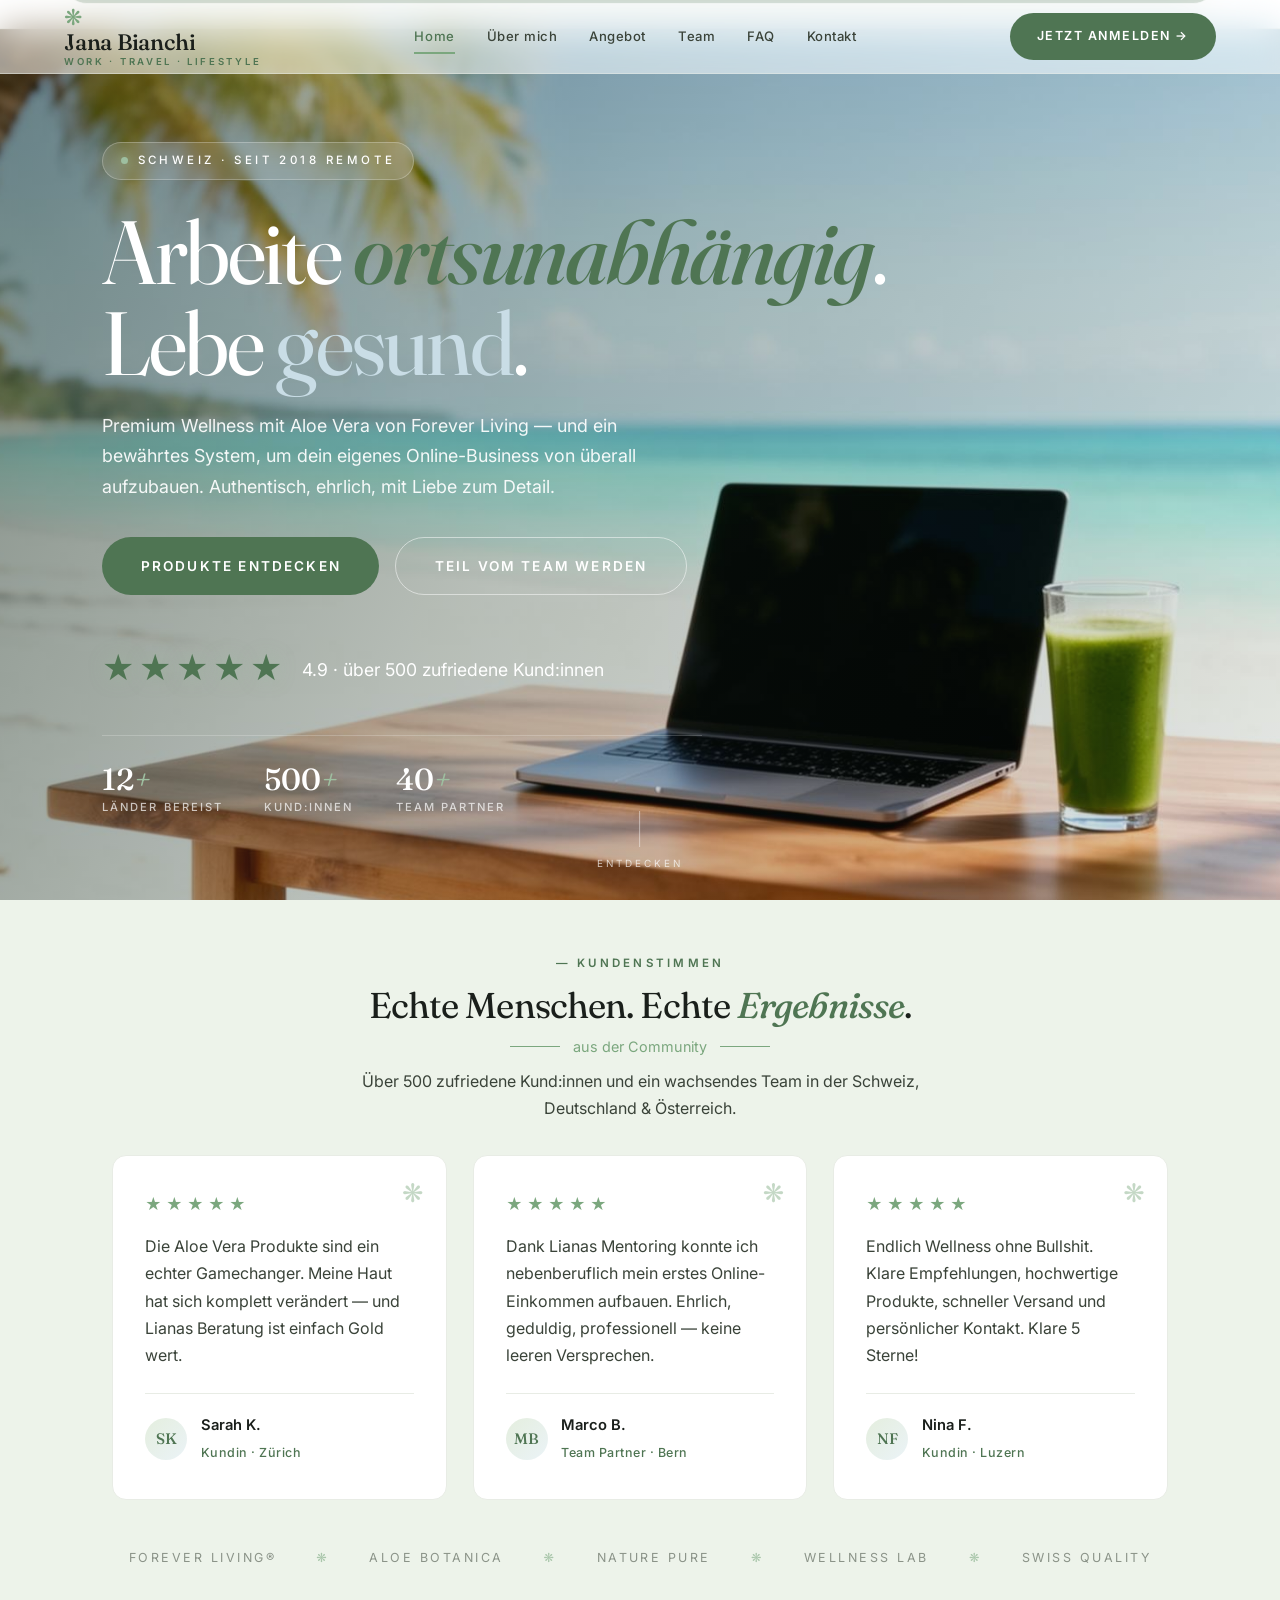
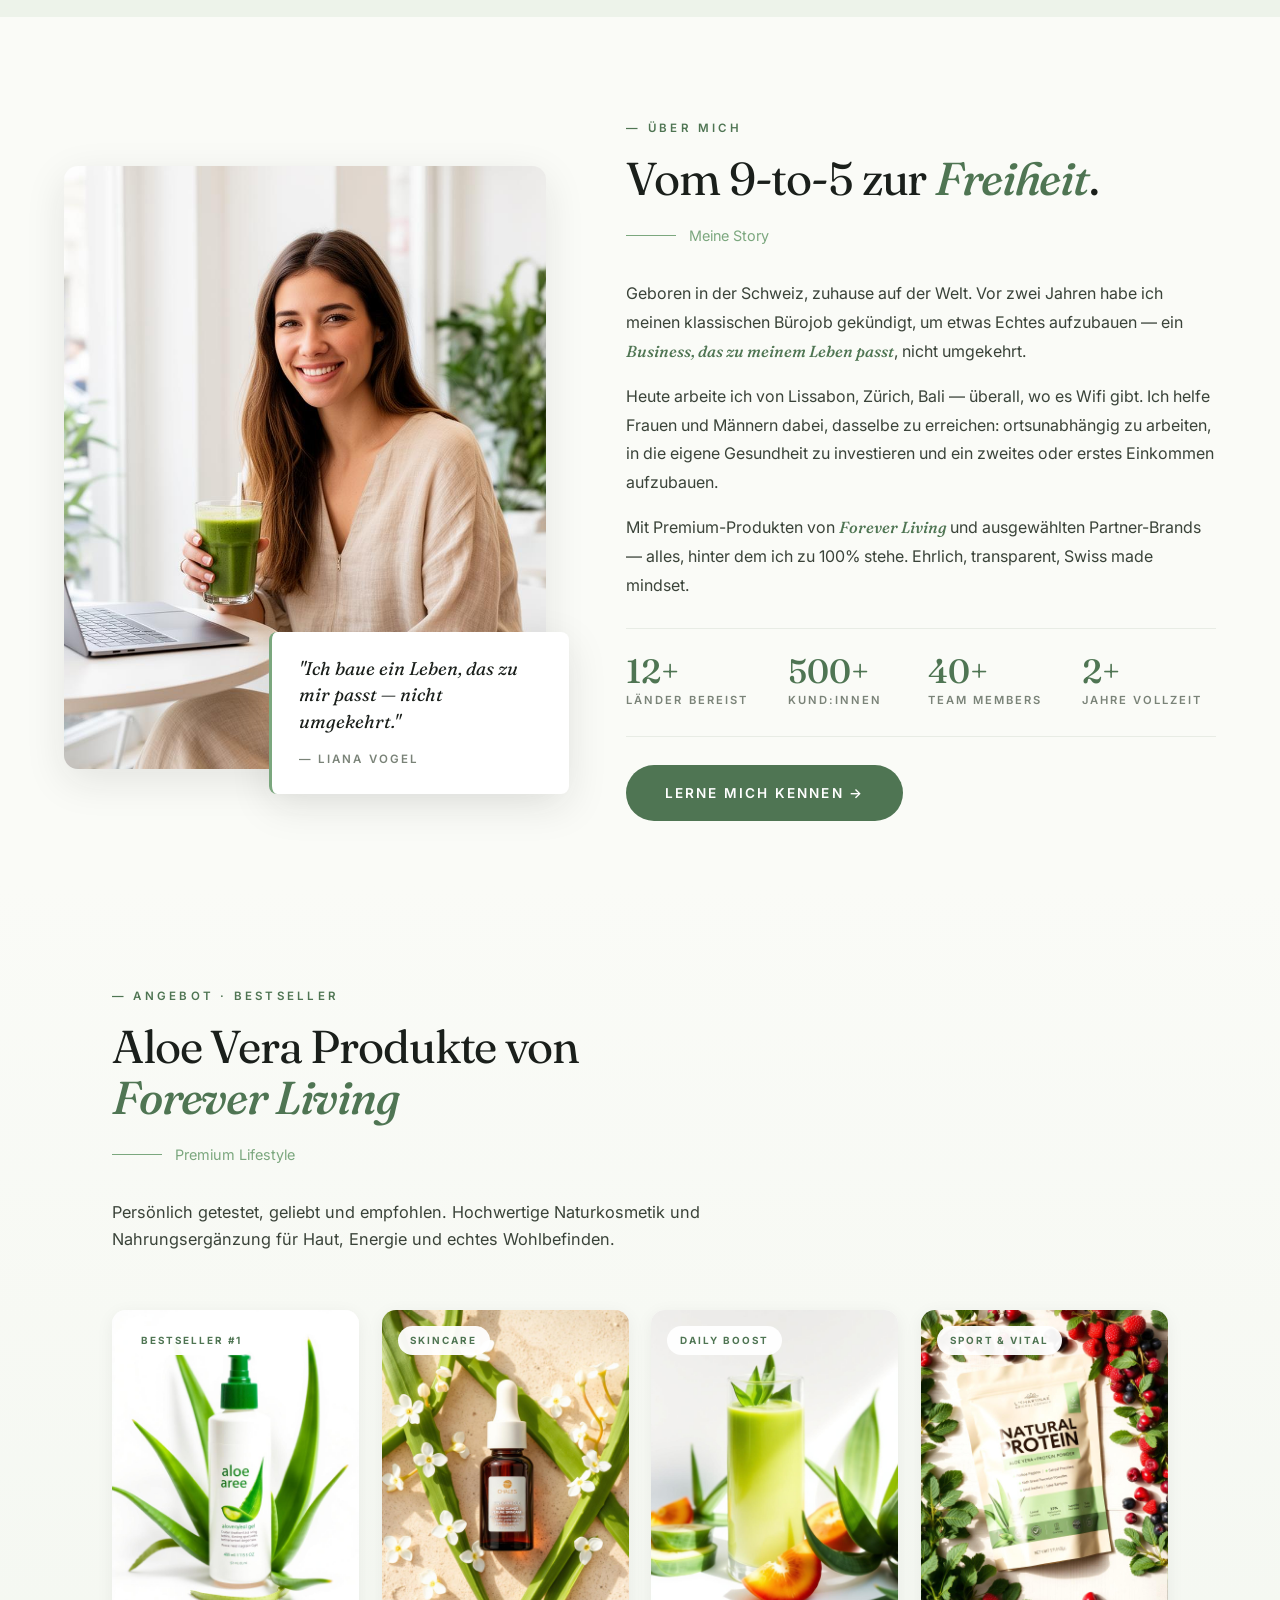
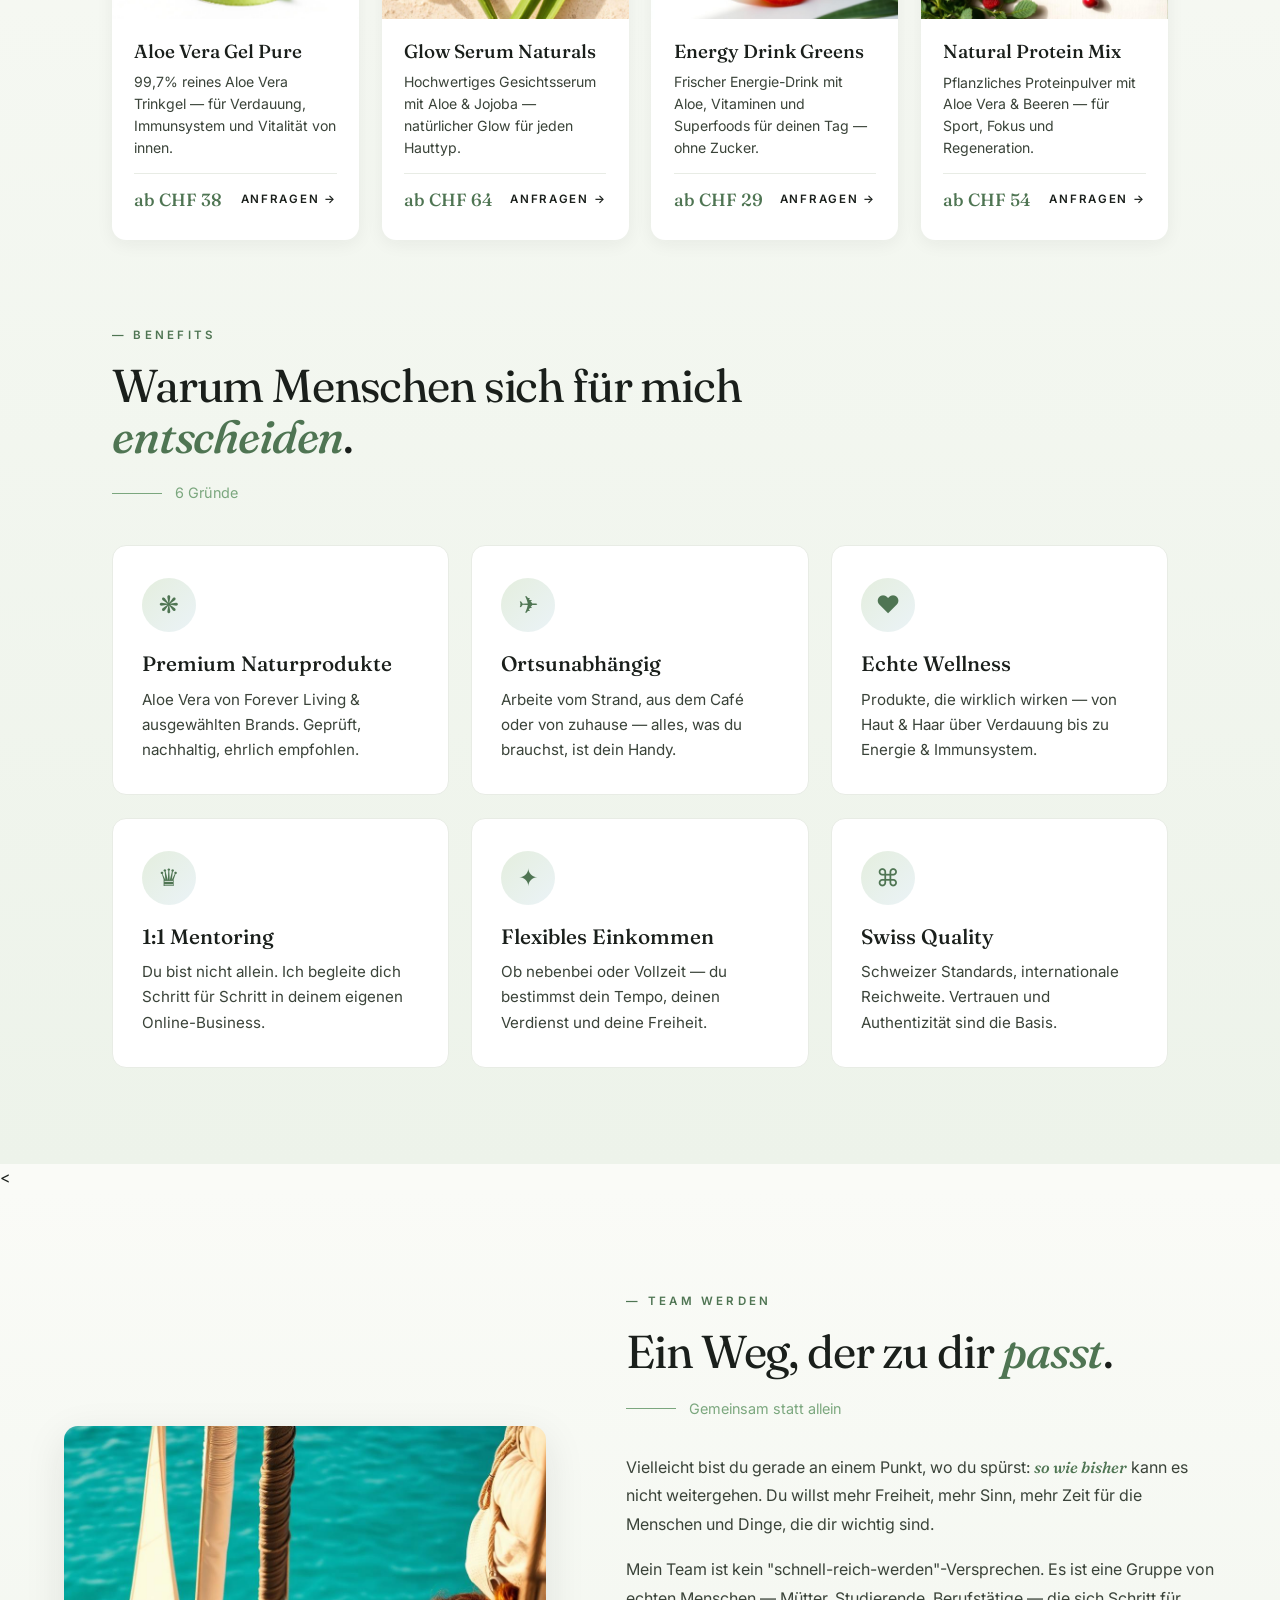
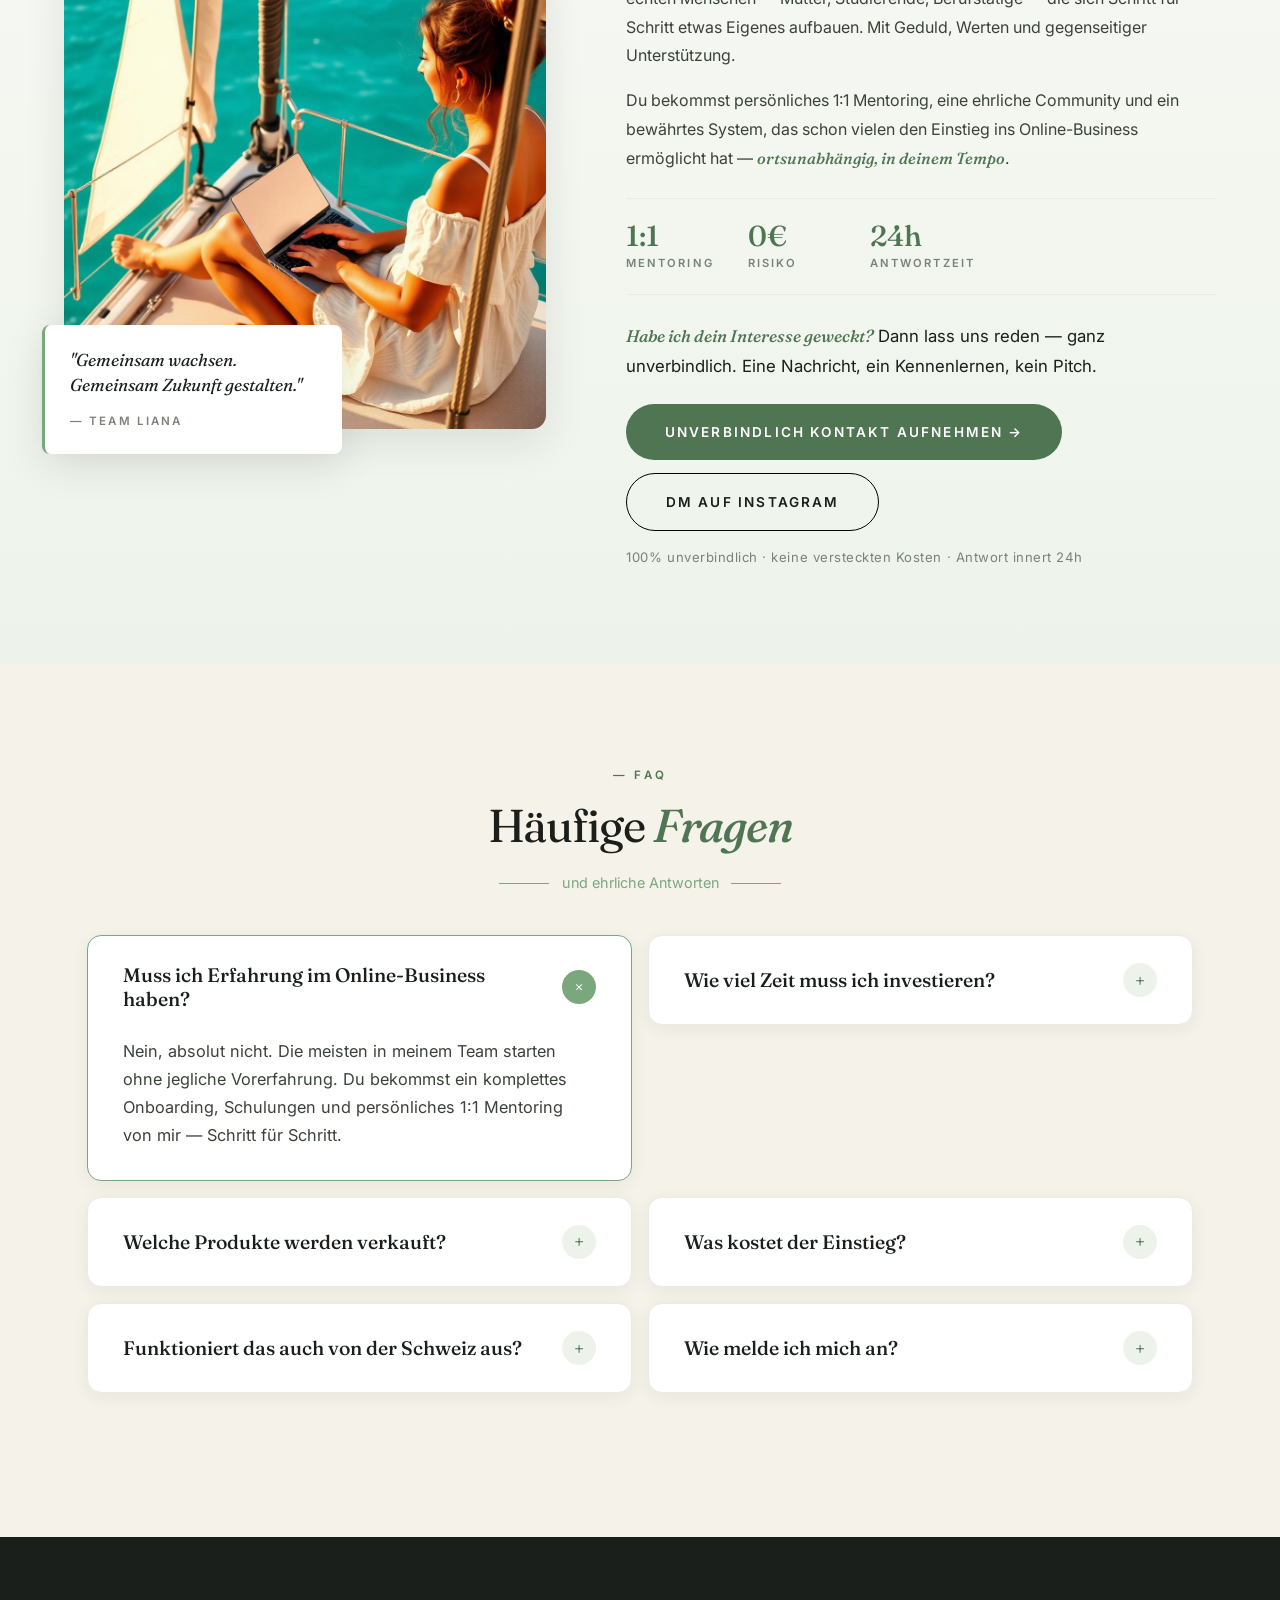
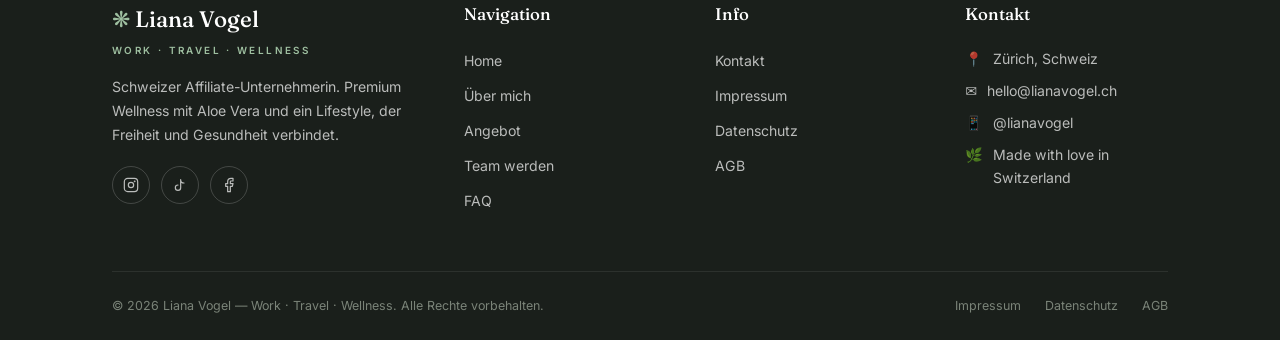
==== commit a273bf84: "Update index.html" ====
--- a/index.html
+++ b/index.html
@@ -12,7 +12,7 @@
 <!-- ═══════ HEADER ═══════ -->
 <header class="header">
   <a href="index.html" class="nav-logo">
-    Liana Vogel
+    Jana Bianchi
     <span>Work · Travel · Lifestyle</span>
   </a>
   <nav class="nav-links">
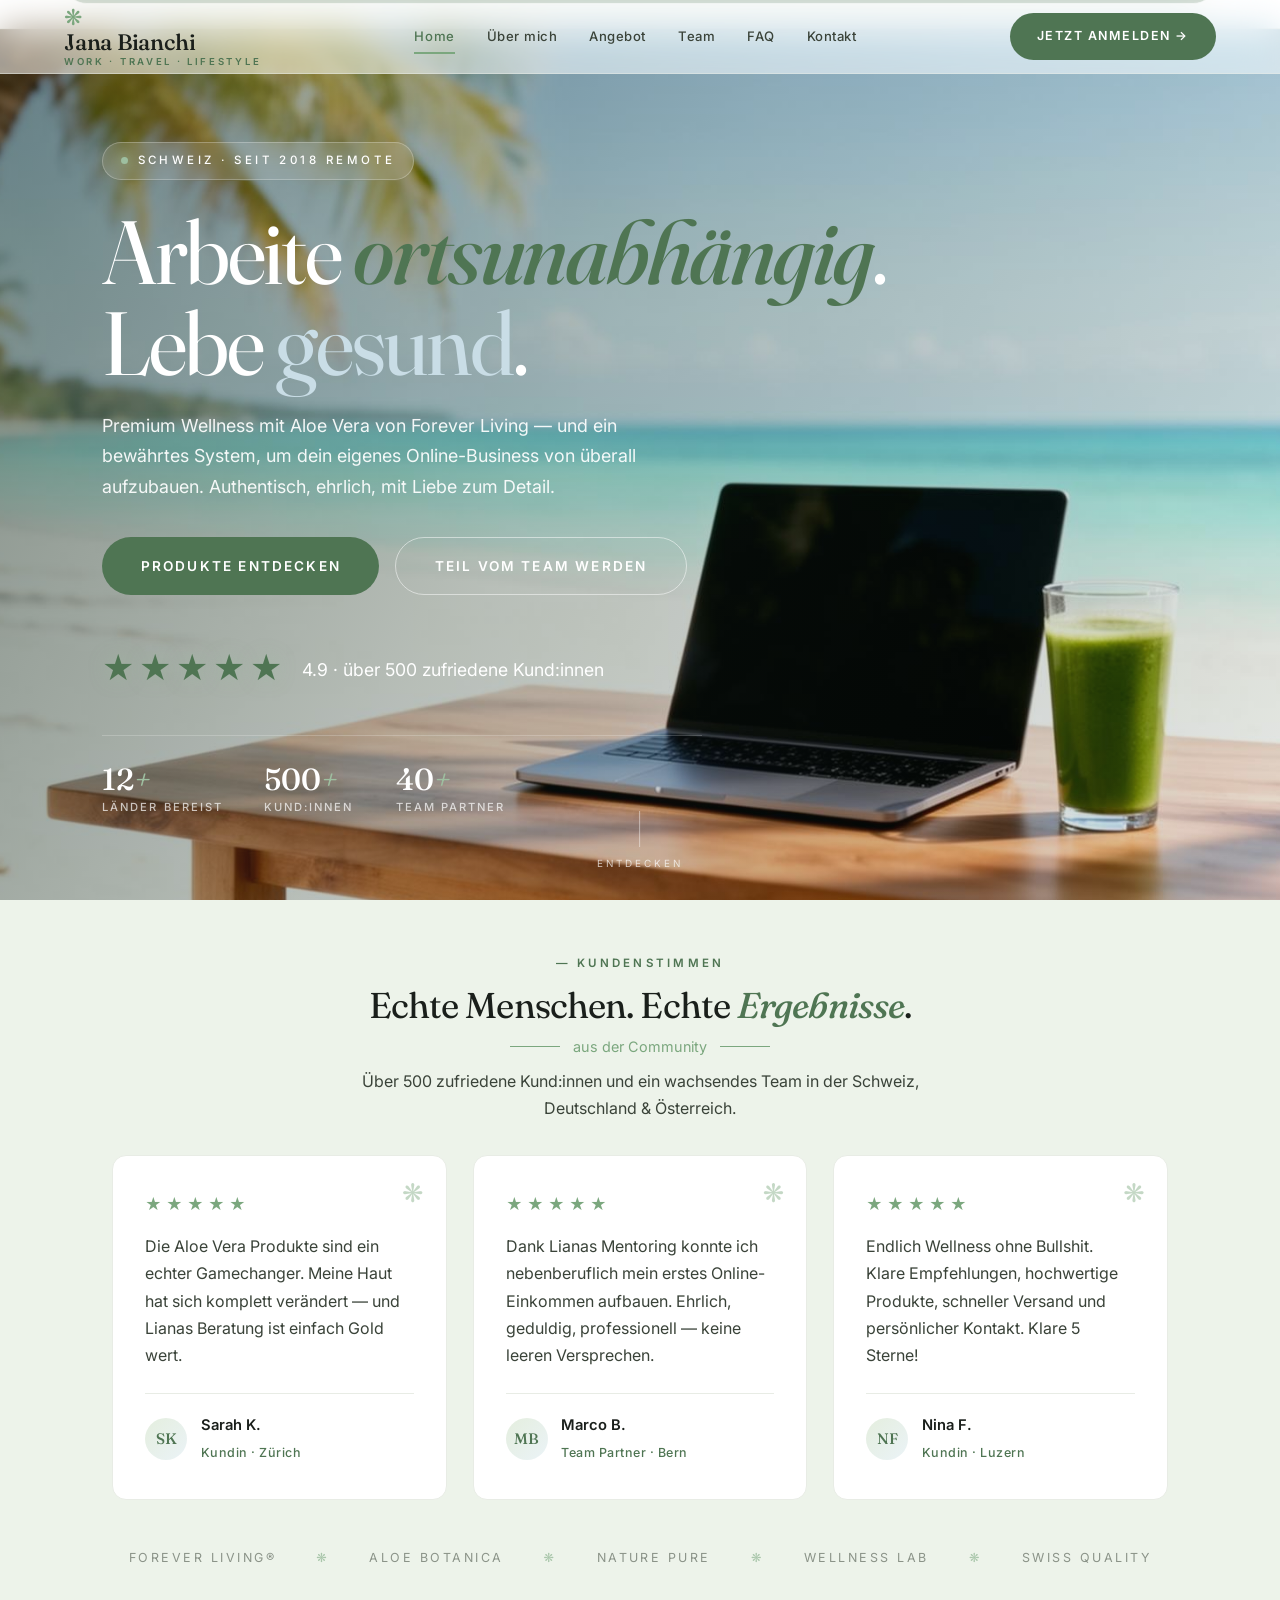
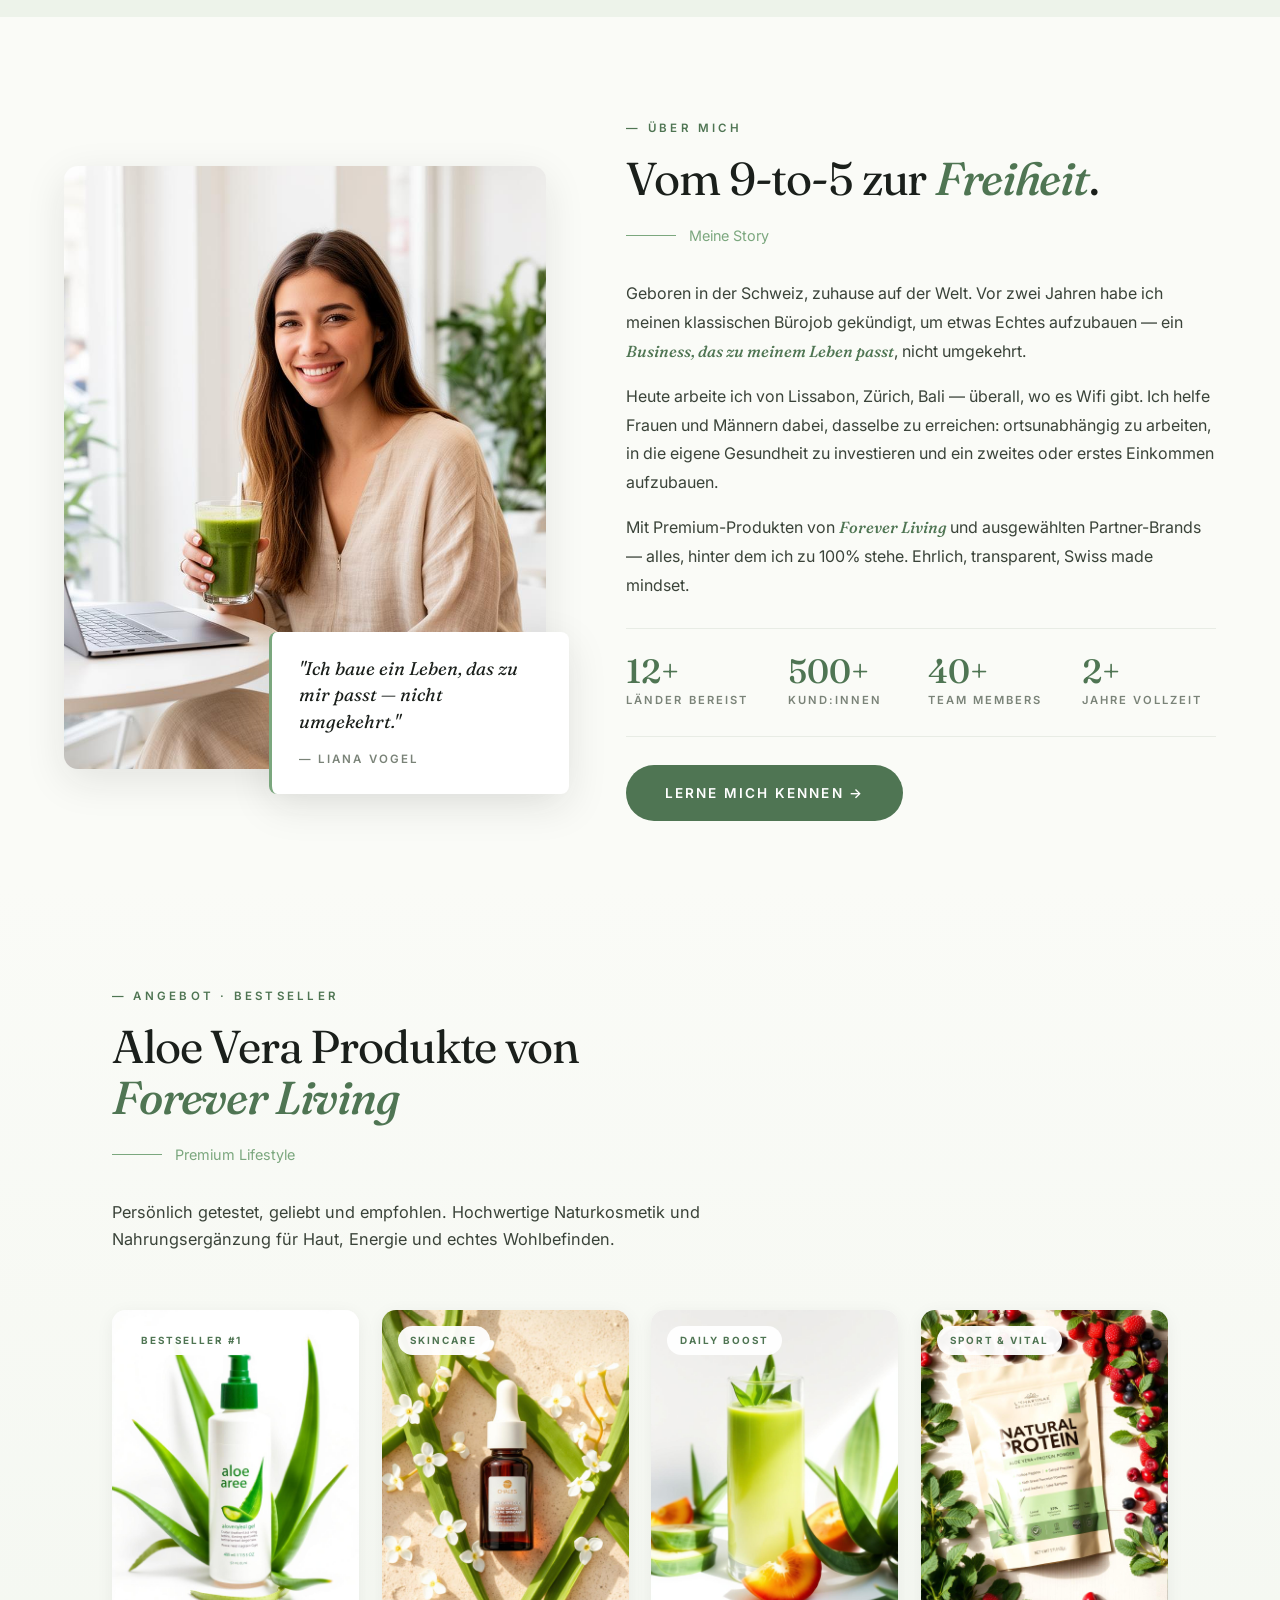
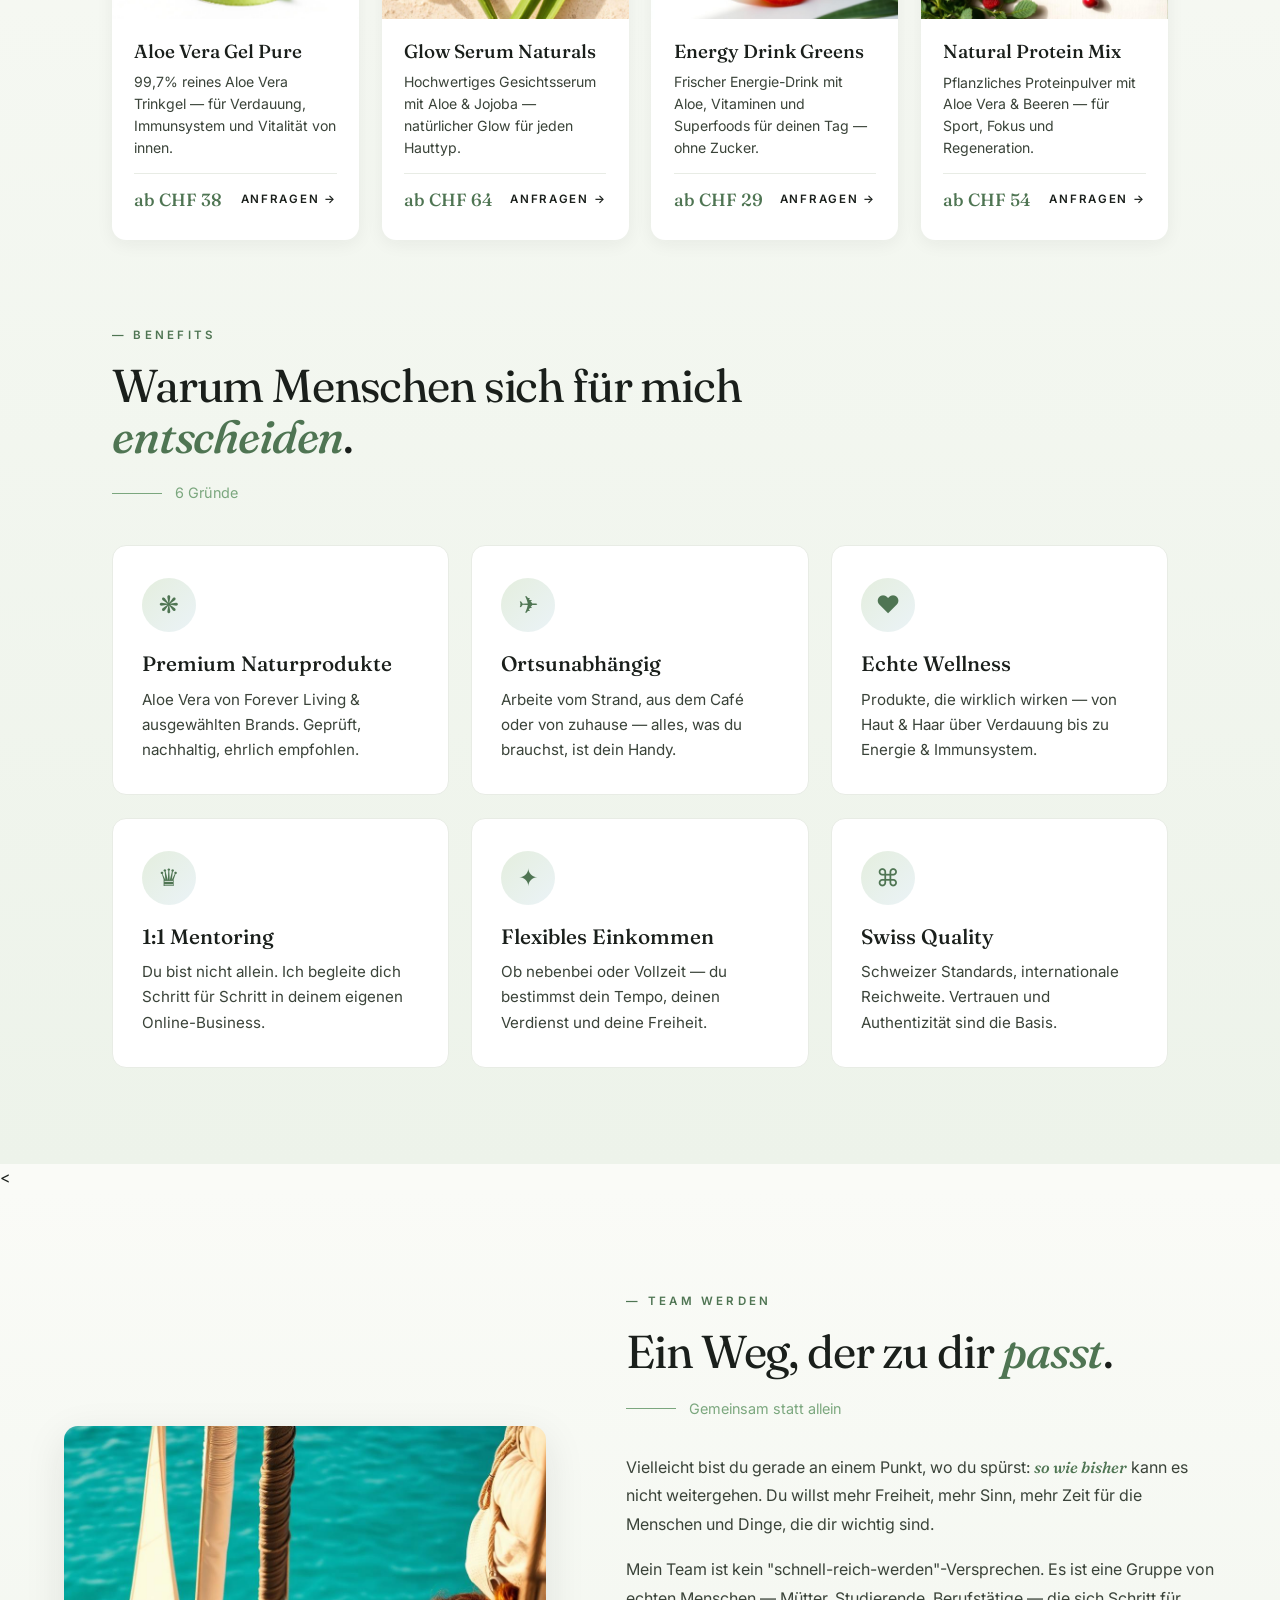
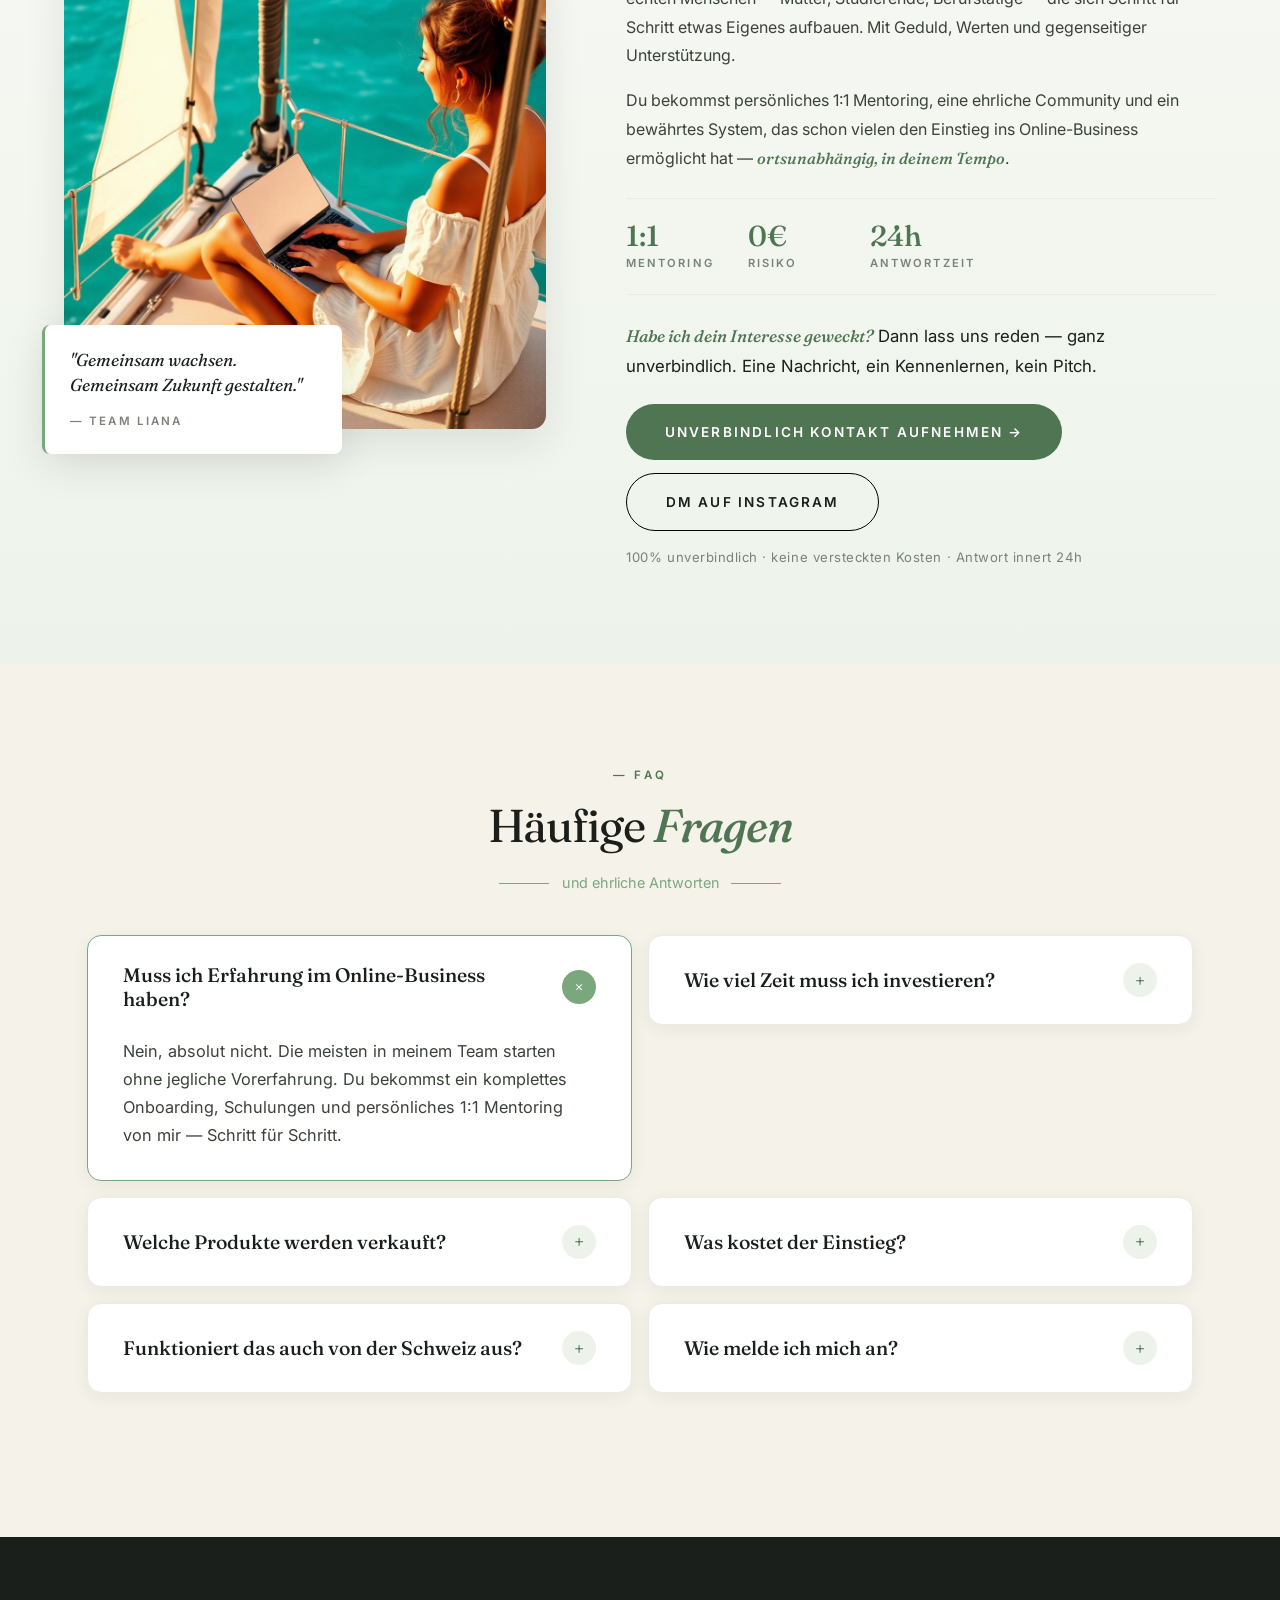
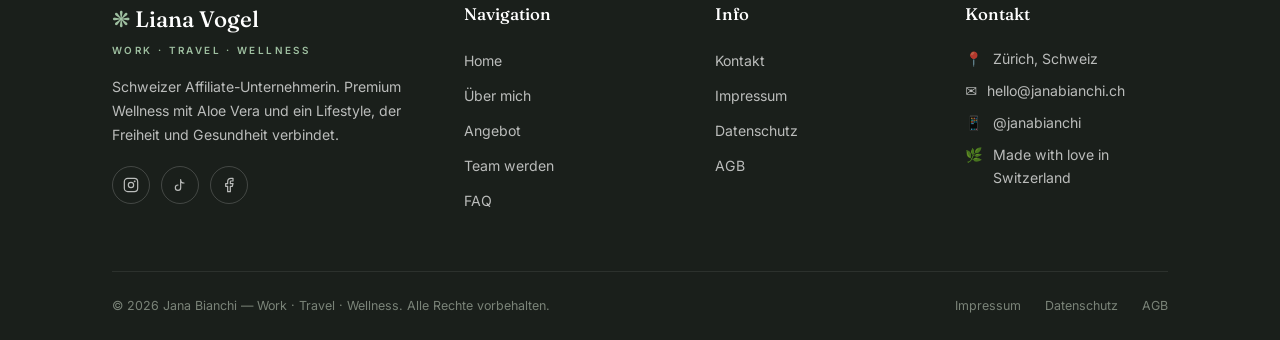
==== commit 5671eb18: "Update contact information and footer details" ====
--- a/index.html
+++ b/index.html
@@ -354,13 +354,13 @@
     </ul></div>
     <div class="footer-col"><h4>Kontakt</h4>
       <div class="footer-contact-line"><span>📍</span><span>Zürich, Schweiz</span></div>
-      <div class="footer-contact-line"><span>✉</span><span>hello@lianavogel.ch</span></div>
-      <div class="footer-contact-line"><span>📱</span><span>@lianavogel</span></div>
+      <div class="footer-contact-line"><span>✉</span><span>hello@janabianchi.ch</span></div>
+      <div class="footer-contact-line"><span>📱</span><span>@janabianchi</span></div>
       <div class="footer-contact-line"><span>🌿</span><span>Made with love in Switzerland</span></div>
     </div>
   </div>
   <div class="footer-bottom">
-    <p>© 2026 Liana Vogel — Work · Travel · Wellness. Alle Rechte vorbehalten.</p>
+    <p>© 2026 Jana Bianchi — Work · Travel · Wellness. Alle Rechte vorbehalten.</p>
     <div class="footer-bottom-links"><a href="#">Impressum</a><a href="#">Datenschutz</a><a href="#">AGB</a></div>
   </div>
 </footer>
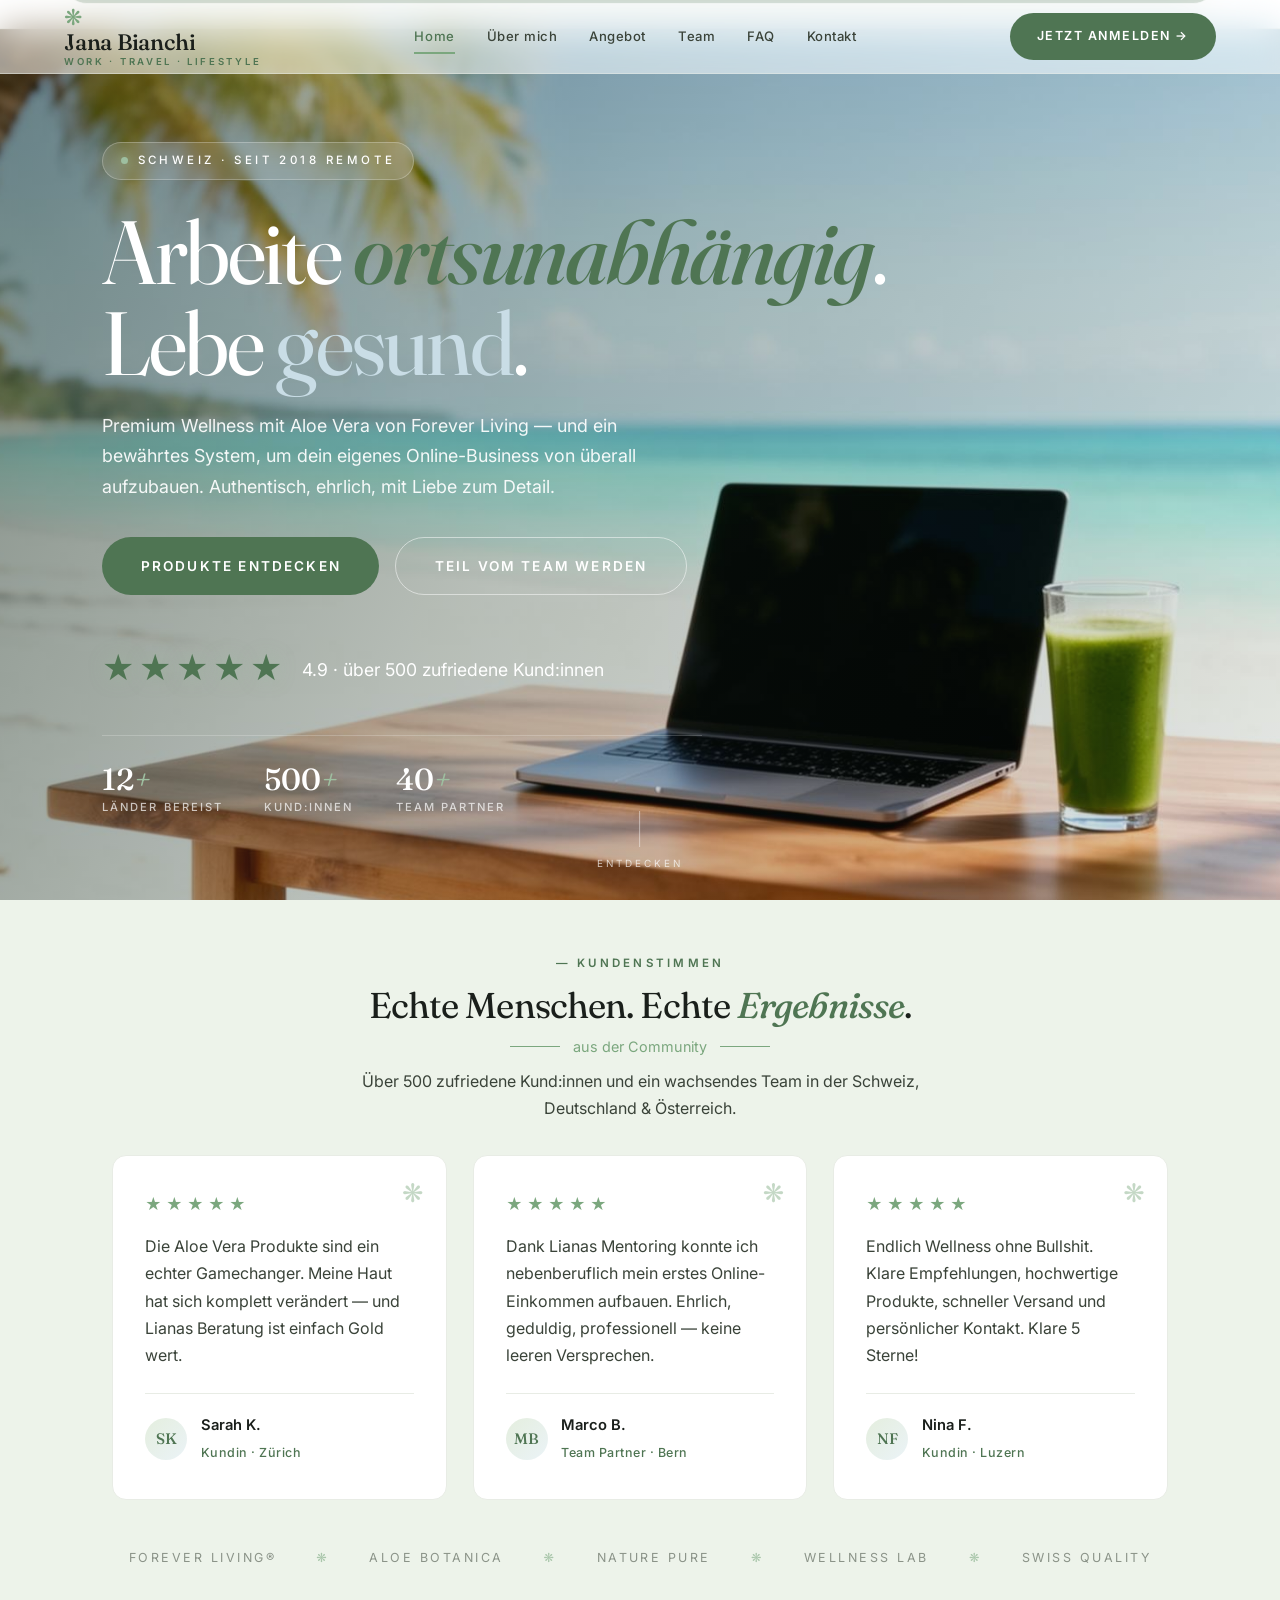
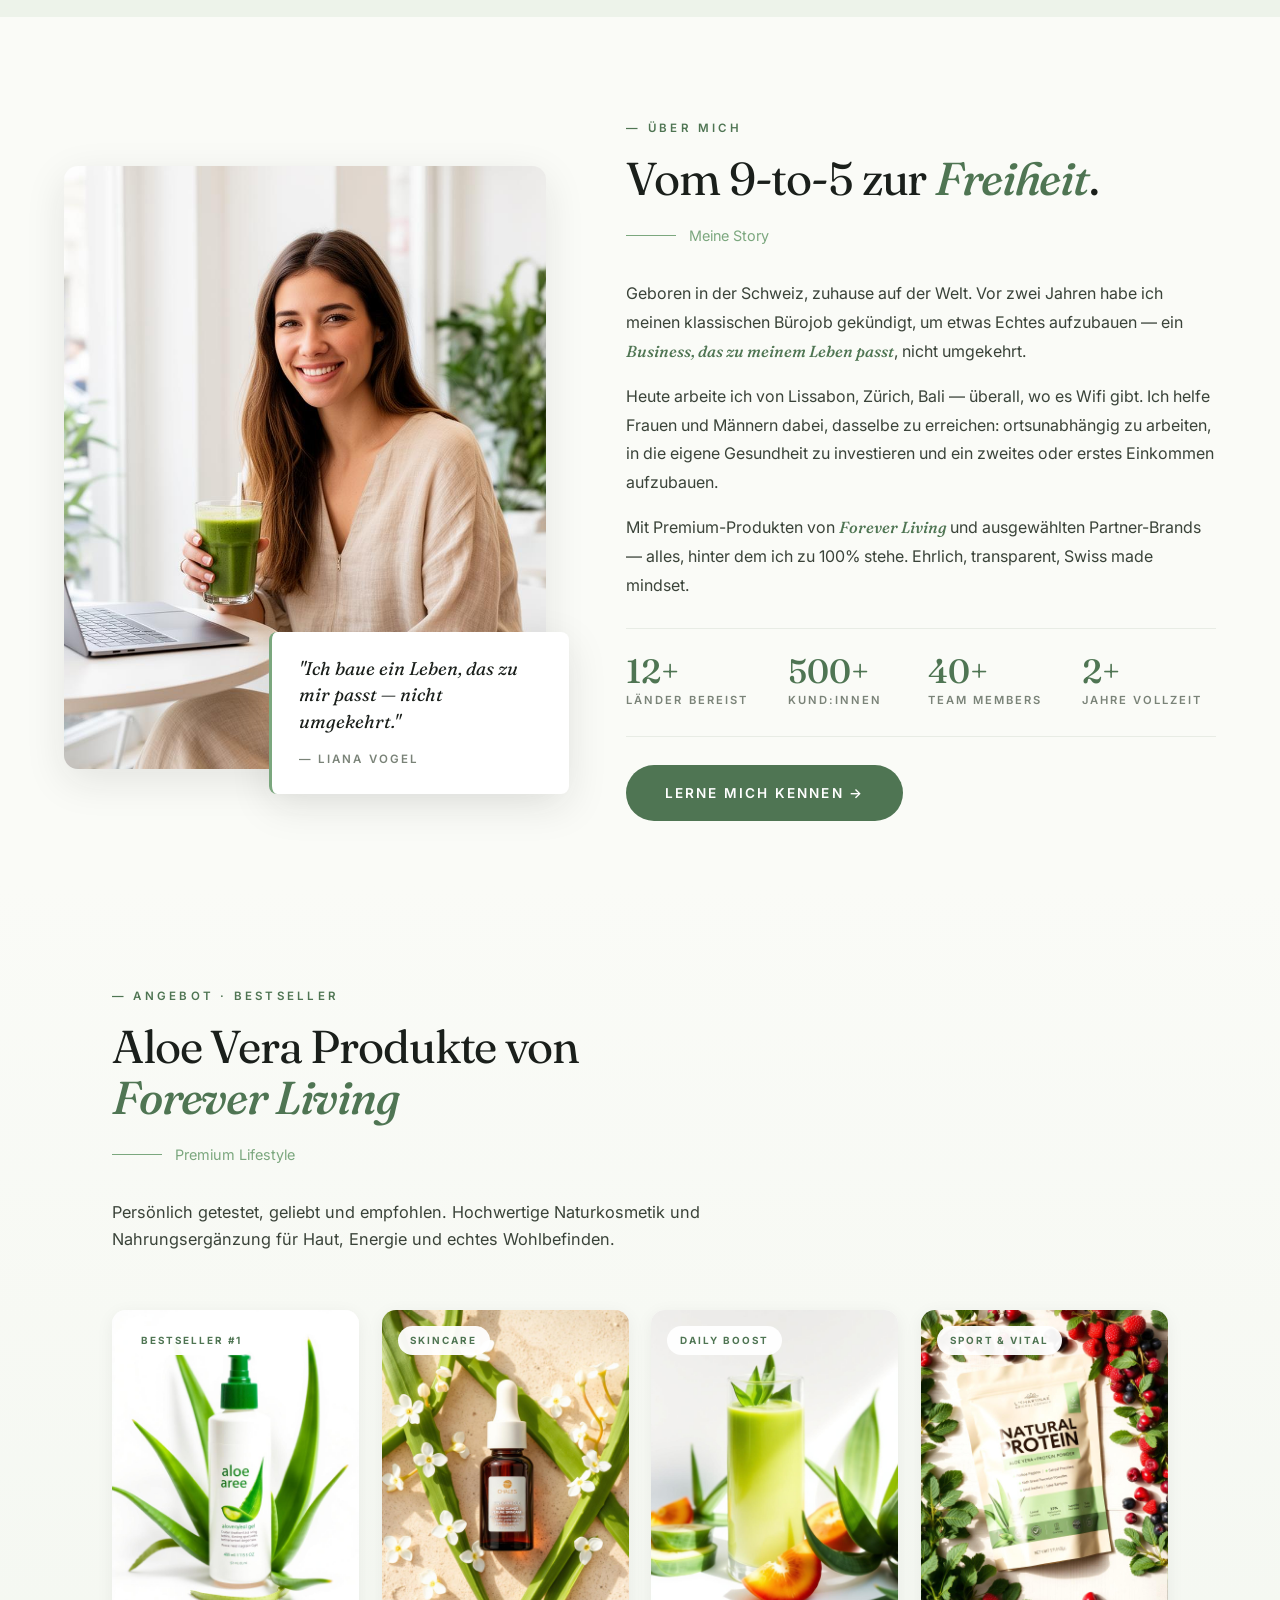
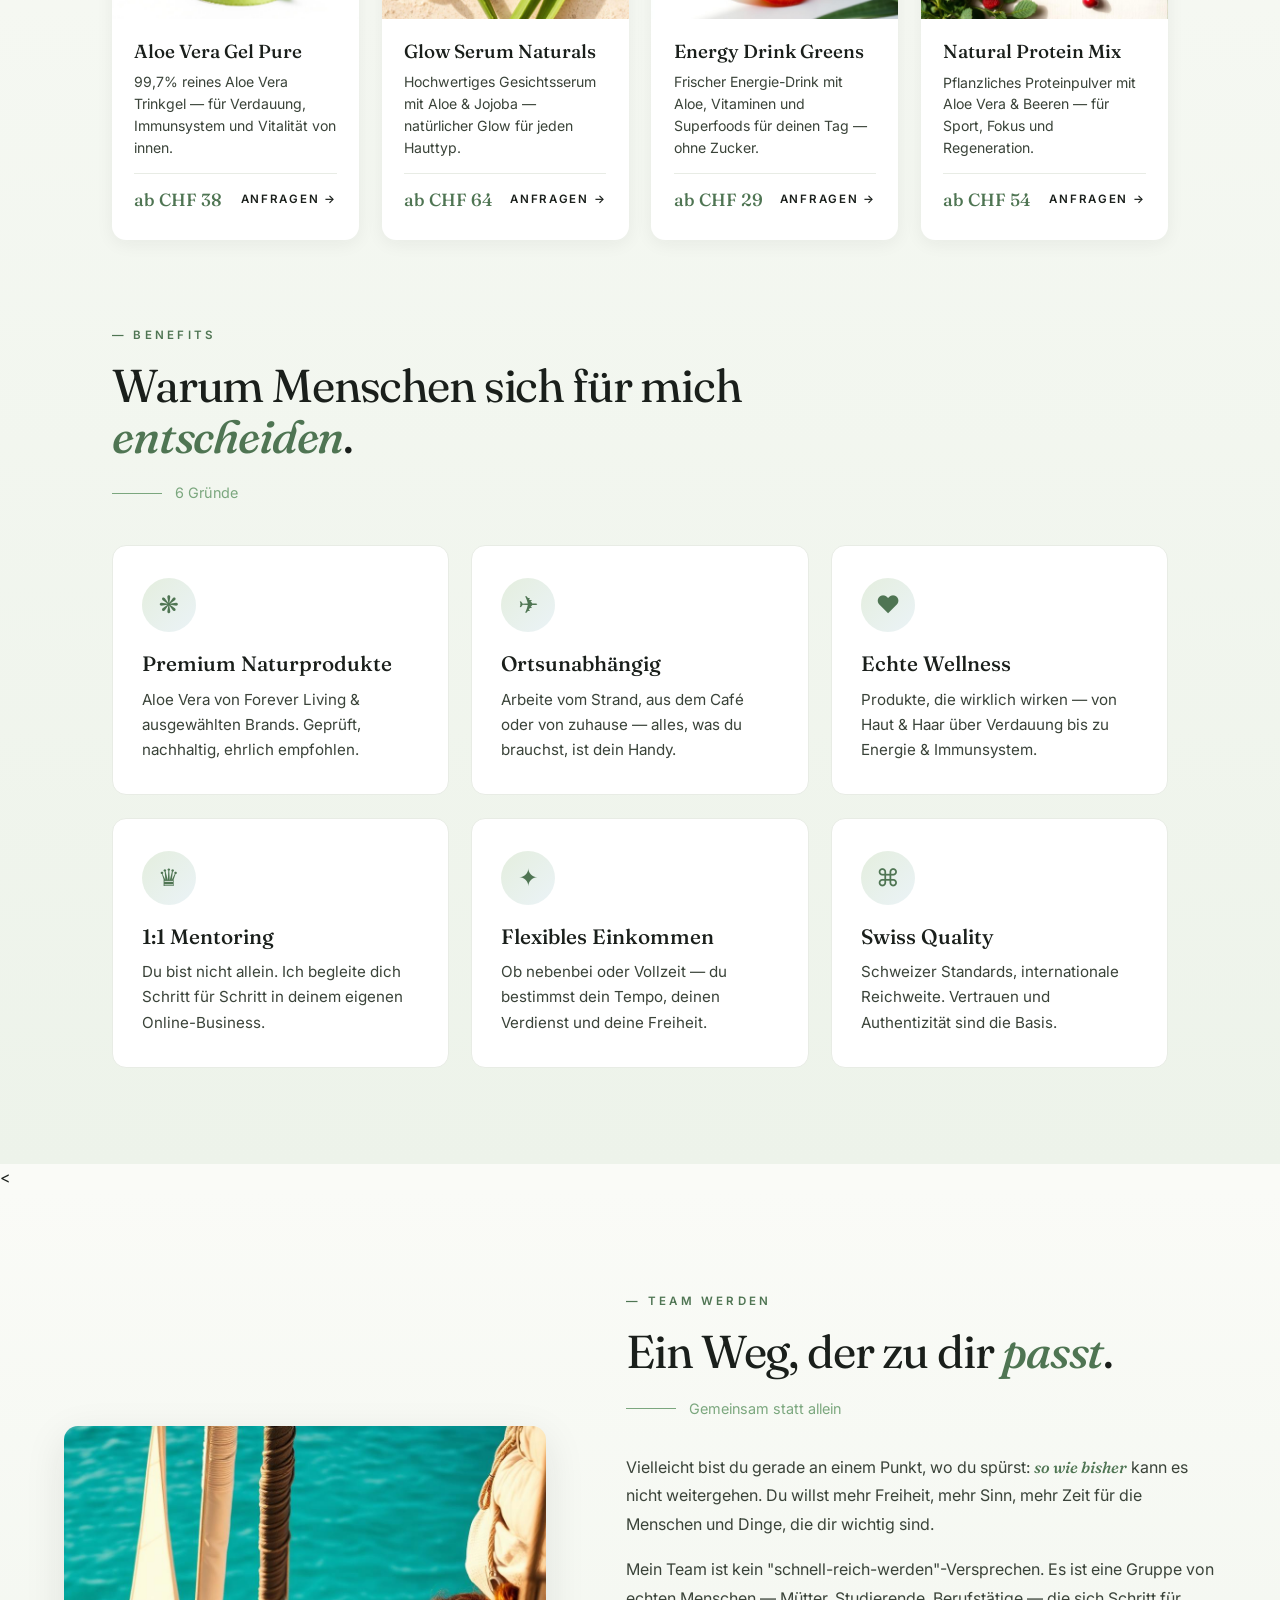
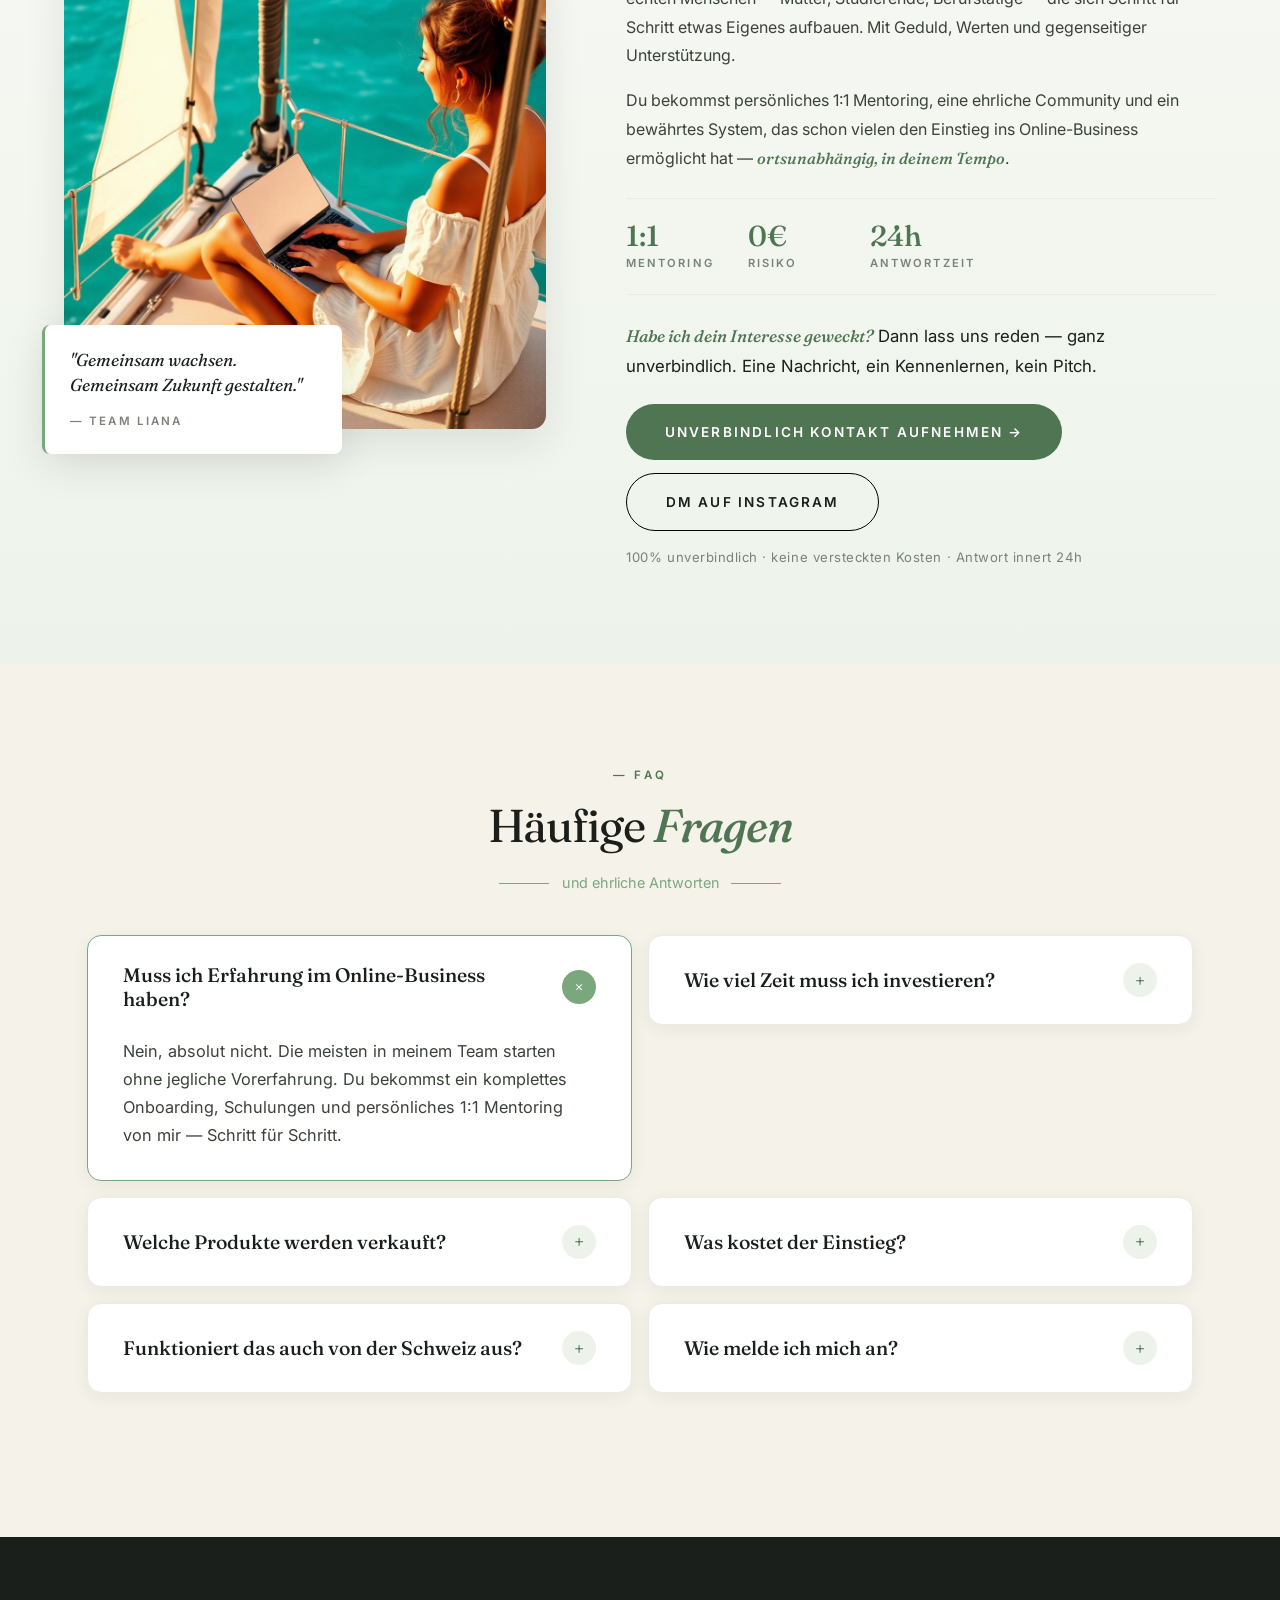
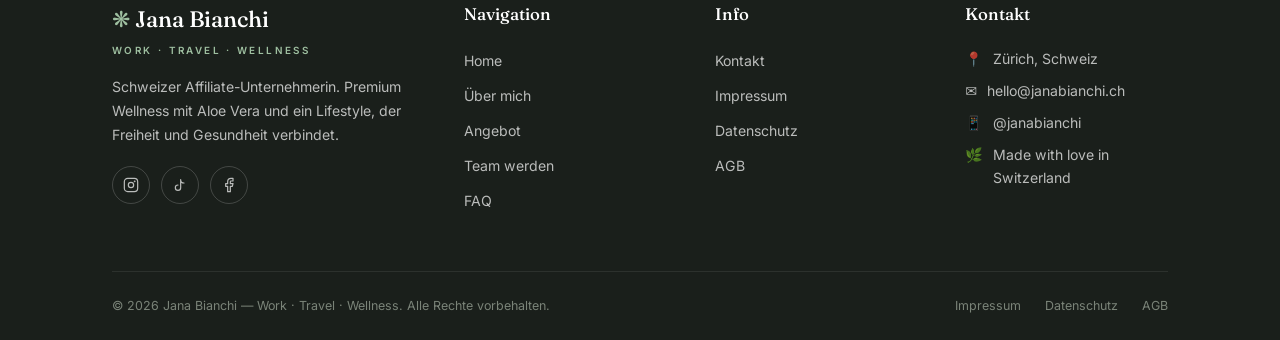
==== commit 15716344: "Update index.html" ====
--- a/index.html
+++ b/index.html
@@ -330,7 +330,7 @@
 <footer class="footer">
   <div class="footer-grid">
     <div class="footer-brand">
-      <span class="footer-brand-name">Liana Vogel</span>
+      <span class="footer-brand-name">Jana Bianchi</span>
       <span class="footer-brand-sub">Work · Travel · Wellness</span>
       <p>Schweizer Affiliate-Unternehmerin. Premium Wellness mit Aloe Vera und ein Lifestyle, der Freiheit und Gesundheit verbindet.</p>
       <div class="social-row">
